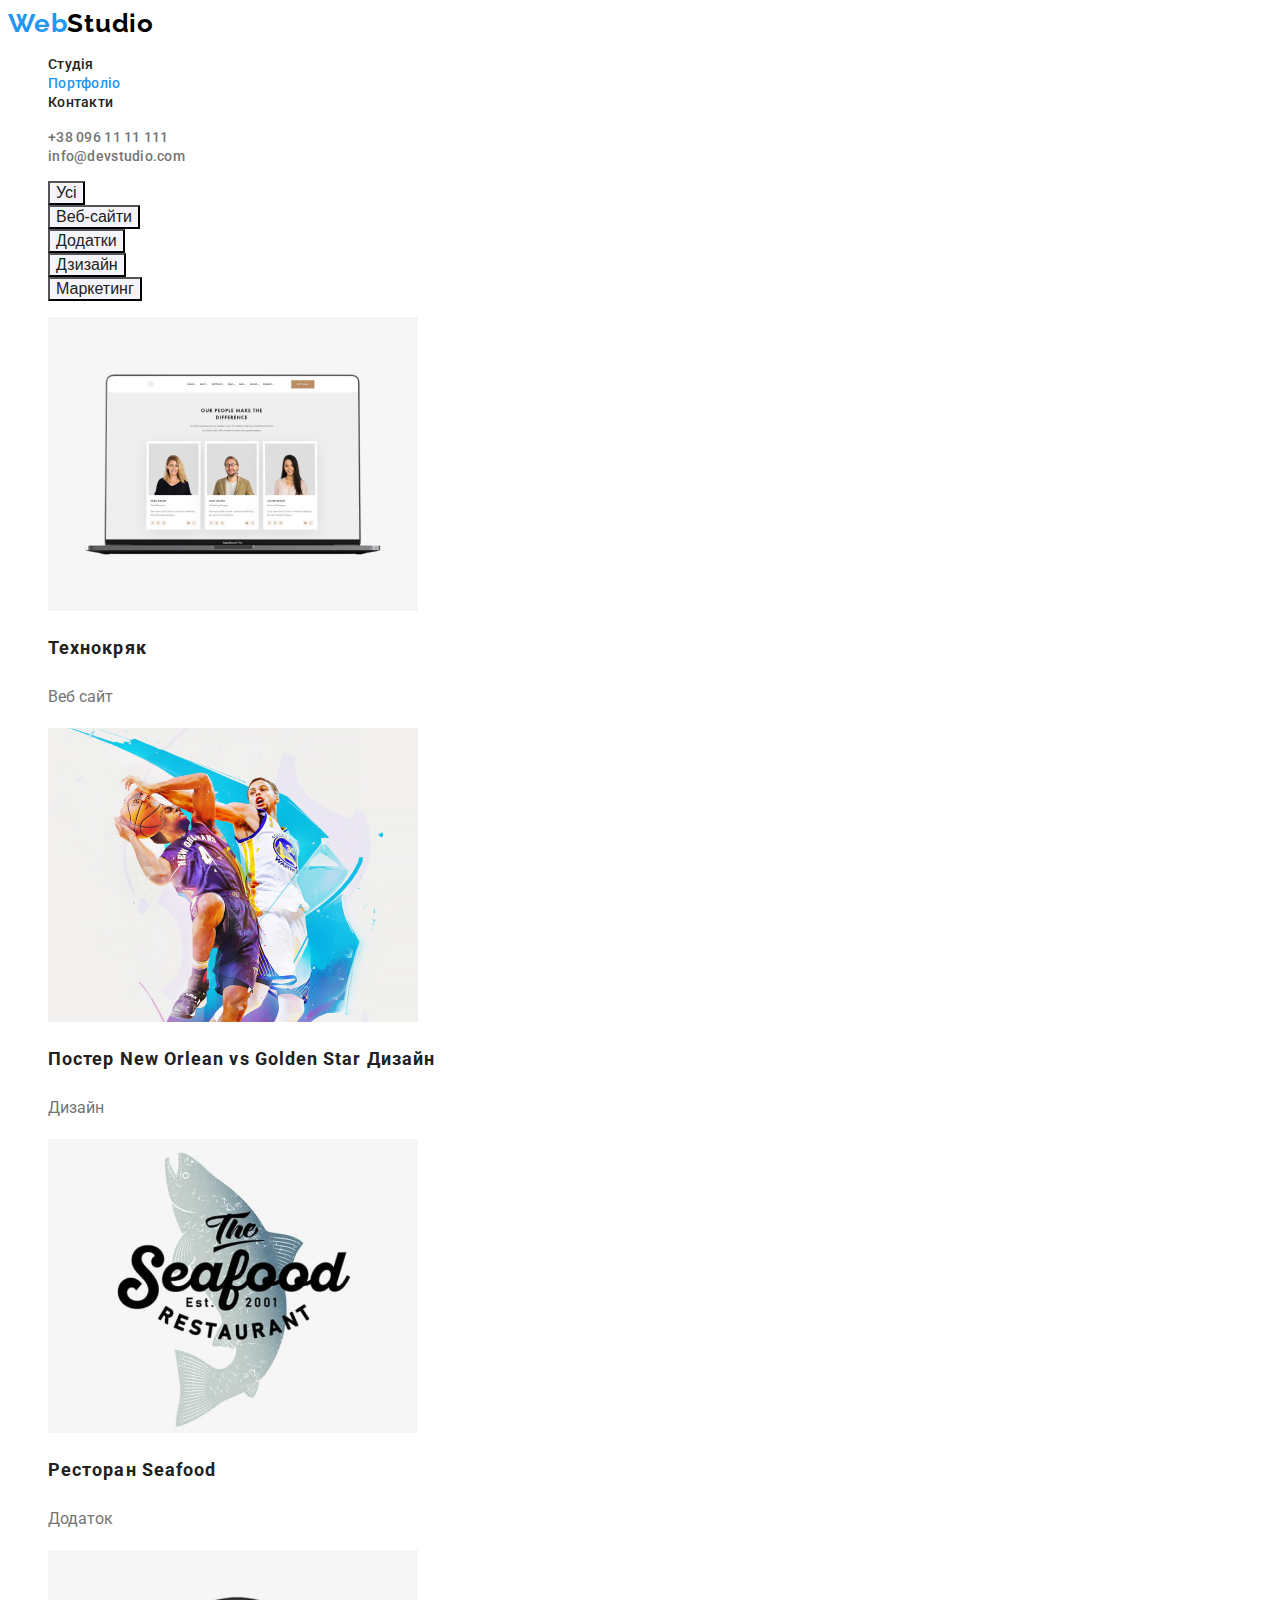
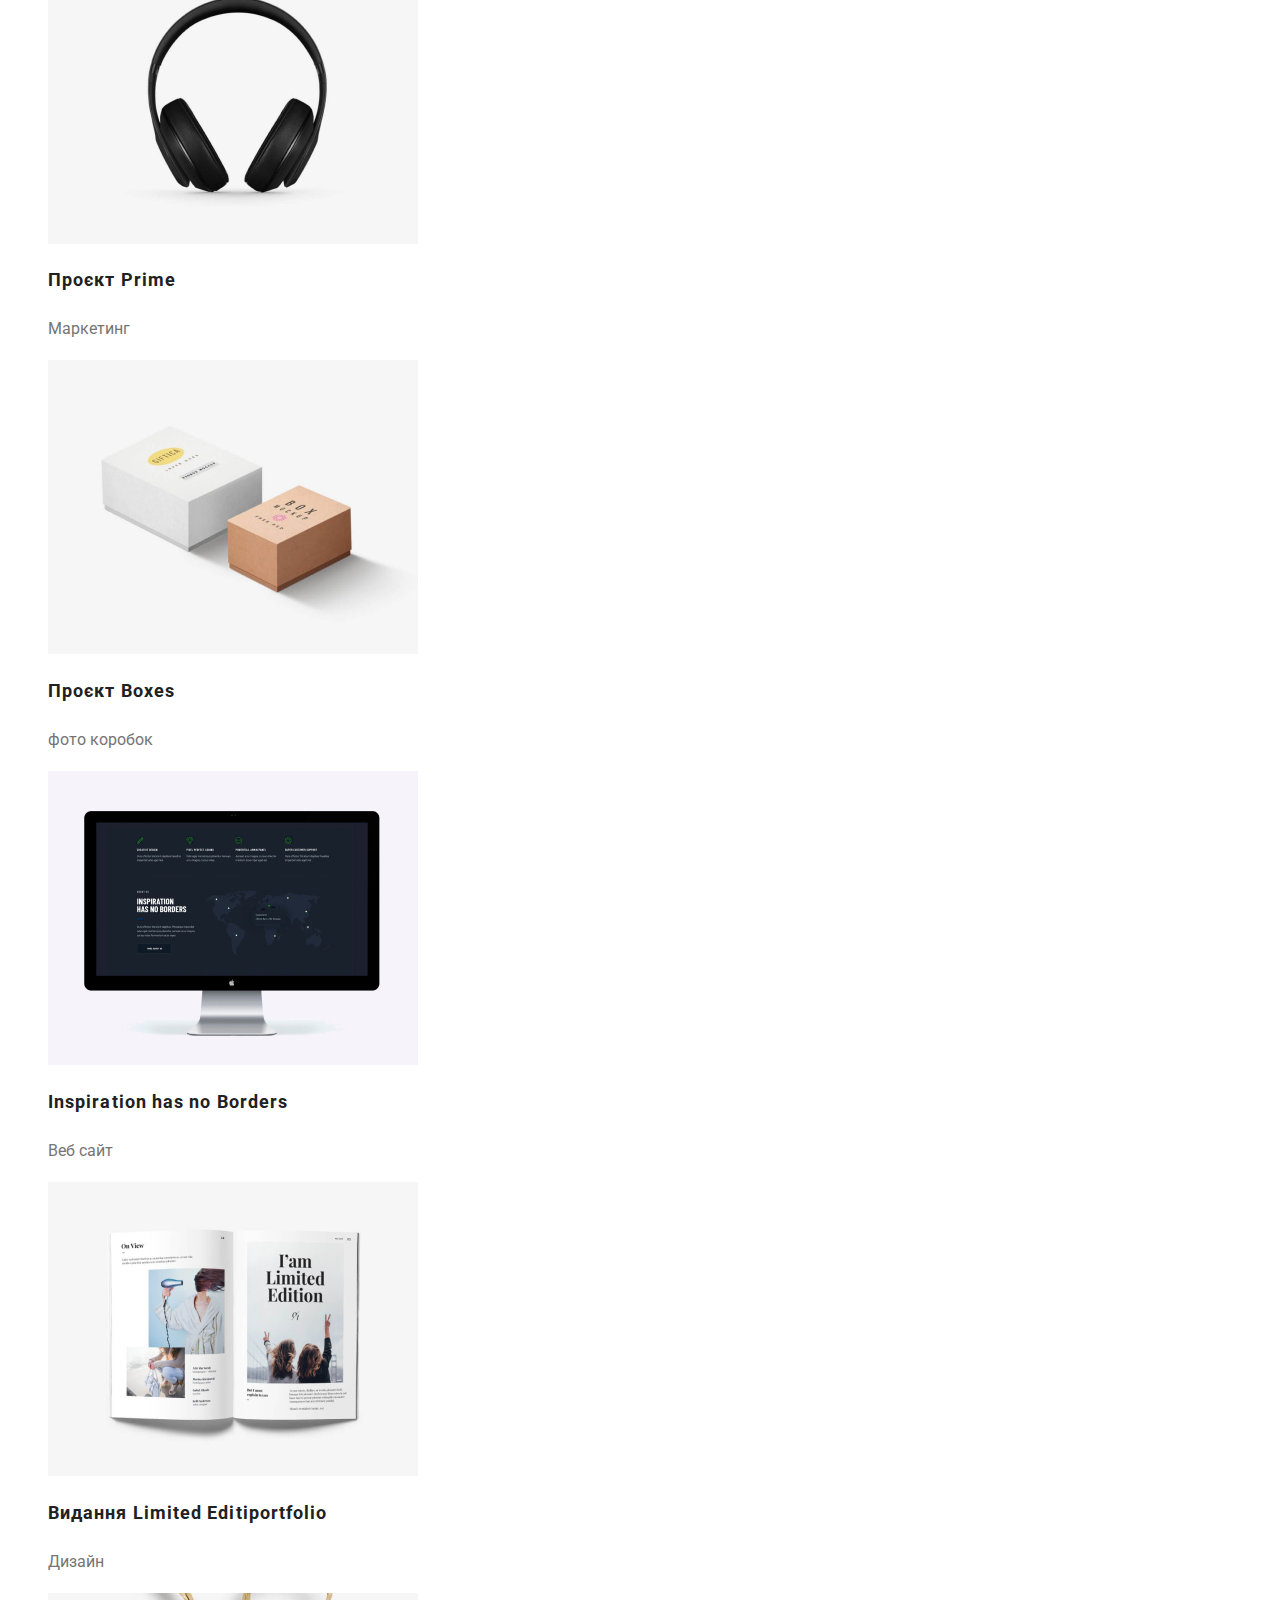
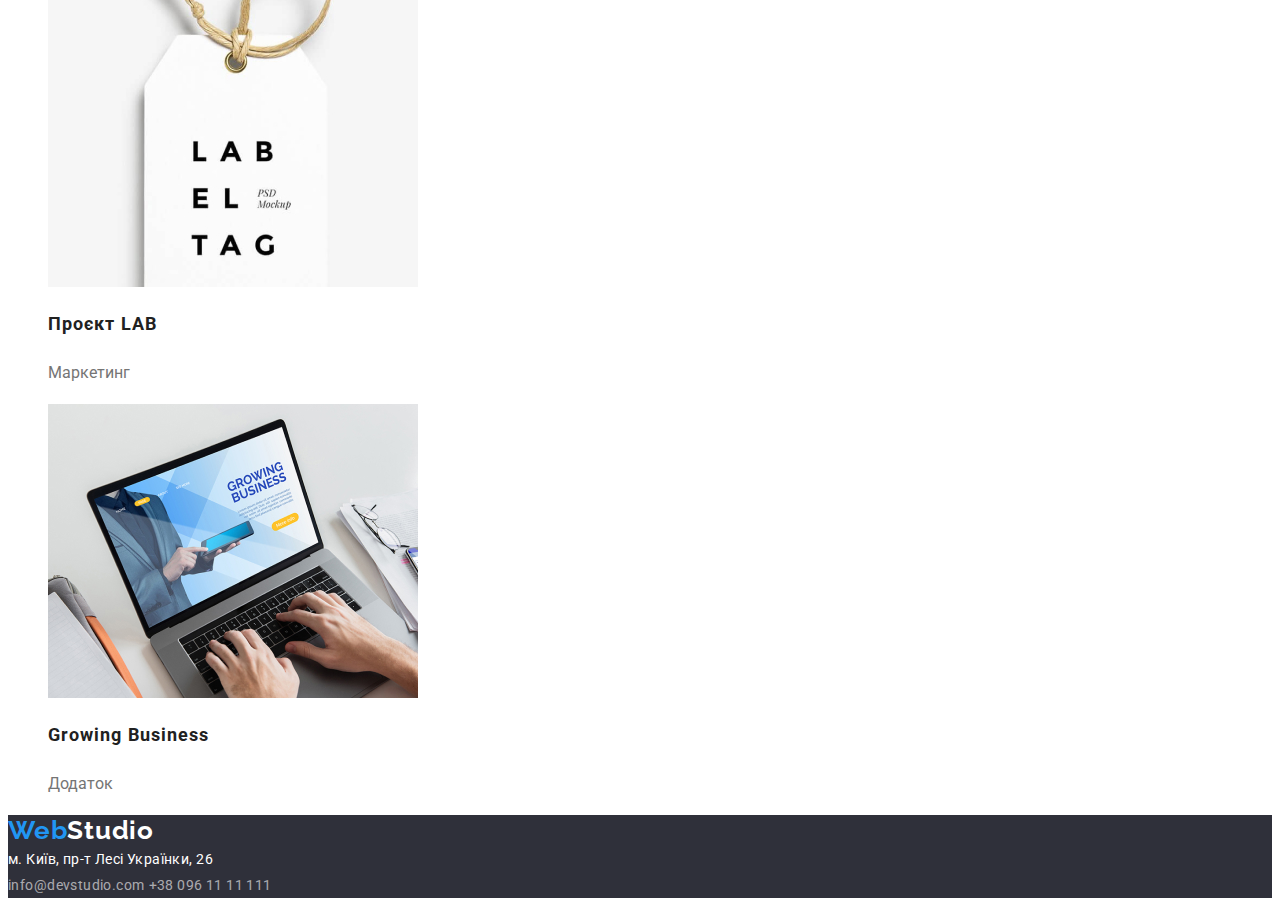
==== portfolio.html @ cb718675 "copy" ====
<!DOCTYPE html>
<html lang="uk">
  <head>
    <meta charset="UTF-8" />
    <meta name="viewport" content="width=, initial-scale=1.0" />
    <title>Портфоліо</title>
    <link rel="stylesheet" href="./css/style.css" />
    <link rel="preconnect" href="https://fonts.googleapis.com" />
    <link rel="preconnect" href="https://fonts.gstatic.com" crossorigin />
    <link
      href="https://fonts.googleapis.com/css2?family=Raleway:wght@700&family=Roboto:wght@400;500;700;900&display=swap"
      rel="stylesheet"
    />
  </head>

  <body>
    <header class="header">
      <nav class="header-nav">
        <a class="logo link" href="./index.html"
          >Web<span class="logo-color">Studio</span></a
        >

        <ul class="header-list list">
          <li>
            <a class="header-item link" href="./index.html">Студія</a>
          </li>
          <li>
            <a class="header-item link current" href="./portfolio.html"
              >Портфоліо</a
            >
          </li>

          <li><a class="header-item link" href="">Контакти</a></li>
        </ul>
      </nav>

      <ul class="list">
        <li>
          <a class="header-tel link" href="tel:+380961111111"
            >+38 096 11 11 111</a
          >
        </li>
        <li>
          <a class="header-mail link" href="mailto:info@devstudio.com"
            >info@devstudio.com</a
          >
        </li>
      </ul>
    </header>
    <main>
      <section class="content">
        <ul class="list">
          <li>
            <button class="btn-portfolio">Усі</button>
          </li>
          <li>
            <button class="btn-portfolio">Веб-сайти</button>
          </li>
          <li>
            <button class="btn-portfolio">Додатки</button>
          </li>
          <li>
            <button class="btn-portfolio">Дзизайн</button>
          </li>
          <li>
            <button class="btn-portfolio">Маркетинг</button>
          </li>
        </ul>
        <h1 hidden class="visually-hidden">Gallery</h1>
        <ul class="list">
          <li>
            <a class="link" href="">
              <img
                src="./images/images-portfolio/technocrack.jpg "
                width="370"
                alt="фото резюме"
              />
              <h2 class="portfolio-title-hh">Технокряк</h2>
              <p class="portfolio-text">Веб сайт</p>
            </a>
          </li>
          <li>
            <a class="link" href="">
              <img
                src="./images/images-portfolio/dyzain-new-orlean.jpg"
                width="370"
                alt="фото баскетболістів"
              />
              <h2 class="portfolio-title-hh">
                Постер New Orlean vs Golden Star Дизайн
              </h2>
              <p class="portfolio-text">Дизайн</p>
            </a>
          </li>
          <li>
            <a class="link" href="">
              <img
                src="./images/images-portfolio/app-seafood.jpg"
                width="370"
                alt="реклама додатку"
              />
              <h2 class="portfolio-title-hh">Ресторан Seafood</h2>
              <p class="portfolio-text">Додаток</p>
            </a>
          </li>
          <li>
            <a class="link" href=""
              ><img
                src="./images/images-portfolio/marketitng-headphones.jpg"
                width="370"
                alt="фото навушників"
              />
              <h2 class="portfolio-title-hh">Проєкт Prime</h2>
              <p class="portfolio-text">Маркетинг</p></a
            >
          </li>
          <li>
            <a class="link" href="">
              <img
                src="./images/images-portfolio/boxes.jpg"
                width="370"
                alt="фото резюме"
              />
              <h2 class="portfolio-title-hh">Проєкт Boxes</h2>
              <p class="portfolio-text">фото коробок</p></a
            >
          </li>
          <li>
            <a class="link" href="">
              <img
                src="./images/images-portfolio/site.jpg"
                width="370"
                alt="фото монітора"
              />
              <h2 class="portfolio-title-hh">Inspiration has no Borders</h2>
              <p class="portfolio-text">Веб сайт</p></a
            >
          </li>
          <li>
            <a class="link" href="">
              <img
                src="./images/images-portfolio/dyzainb-book.jpg"
                width="370"
                alt="відкрита книга"
              />
              <h2 class="portfolio-title-hh">Видання Limited Editiportfolio</h2>
              <p class="portfolio-text">Дизайн</p></a
            >
          </li>
          <li>
            <a class="link" href=""
              ><img
                src="./images/images-portfolio/marketing-lab.jpg"
                width="370"
                alt="фото брилка"
              />
              <h2 class="portfolio-title-hh">Проєкт LAB</h2>
              <p class="portfolio-text">Маркетинг</p></a
            >
          </li>
          <li>
            <a class="link" href=""
              ><img
                src="./images/images-portfolio/app-growing-buisness.jpg"
                width="370"
                alt="робота за ноутбуком"
              />
              <h2 class="portfolio-title-hh">Growing Business</h2>
              <p class="portfolio-text">Додаток</p></a
            >
          </li>
        </ul>
      </section>
    </main>

    <footer class="footer">
      <a class="logo link" href="./index.html"
        >Web<span class="logo-color-footer">Studio</span></a
      >

      <address class="adress">
        <p class="adress-text">м. Київ, пр-т Лесі Українки, 26</p>
        <a class="footer-nav link" href="mailto:info@devstudio.com"
          >info@devstudio.com</a
        >
        <a class="footer-nav link" href="tel:+380961111111"
          >+38 096 11 11 111</a
        >
      </address>
    </footer>
  </body>
</html>
---- css/style.css ----
body {
  font-family: "roboto", sans-serif;
}
.list {
  list-style: none;
}
.link {
  text-decoration: none;
}

.visually-hidden {
  position: absolute;
  width: 1px;
  height: 1px;
  margin: -1px;
  border: 0;
  padding: 0;
  white-space: nowrap;
  clip-path: inset(100%);
  clip: rect(0 0 0 0);
  overflow: hidden;
}

:root {
  --text-color-main: #757575;
  --color-white: #ffffff;
  --color-blue: #2196f3;
  --title-color: #212121;
}

/*-------------body----------*/

.logo {
  color: var(--color-blue);
  font-family: "raleway", sans-serif;
  font-weight: 700;
  font-size: 26px;
  letter-spacing: 0.78px;
}

.logo-color {
  font-family: "raleway", sans-serif;
  font-weight: 700;
  font-size: 26px;
  color: #000000;
}

.hero {
  background-color: #2f303a;
  text-align: center;
}

.header-list .header-item.current {
  color: var(--color-blue);
}

.content .btn-portfolio.current {
  background-color: var(--color-blue);
}

.title-h {
  color: var(--color-white);
  text-align: center;
  text-transform: uppercase;
  font-size: 44px;
  font-weight: 900;
  line-height: 1.36; /* 136.364% */
  letter-spacing: 2.64px;
}

.header-item {
  color: var(--title-color);
  font-size: 14px;
  font-weight: 500;
  letter-spacing: 0.28px;
}

.header-item:focus,
.header-item:hover {
  font-size: 14px;
  font-weight: 500;
  color: var(--color-blue);
  letter-spacing: 0.28px;
}

.header-tel,
.header-mail {
  color: var(--text-color-main);
  font-size: 14px;
  font-weight: 500;
  letter-spacing: 0.28px;
}

.header-tel:focus,
.header-tel:hover {
  font-size: 14px;
  font-weight: 500;
  color: var(--color-blue);
  letter-spacing: 0.28px;
}

.header-mail:focus,
.header-mail:hover {
  font-size: 14px;
  font-weight: 500;
  color: var(--color-blue);
}

.btn {
  color: var(--color-white);
  text-align: center;
  font-size: 16px;
  font-weight: 700;
  line-height: 1.87; /* 187.5% */
  letter-spacing: 0.96px;
  background-color: var(--color-blue);
}

.active {
  color: var(--color-blue);
  text-align: center;
  font-size: 16px;
  font-weight: 700;
  line-height: 1.87; /* 187.5% */
  letter-spacing: 0.96px;
}

.section-title-hhh {
  color: var(--title-color);
  font-size: 14px;
  font-weight: 700;
  letter-spacing: 0.42px;
}

.section-text {
  color: var(--text-color-main);
  font-size: 14px;
  line-height: 1.71px; /* 171.429% */
  letter-spacing: 0.42px;
}

.section-title-hh {
  color: var(--title-color);
  text-align: center;
  font-size: 36px;
  font-weight: 700;
  letter-spacing: 1.08px;
}

.our-team {
  background-color: #f5f4fa;
}

.our-team.section-text {
  color: var(--text-color-main);
  text-align: center;
  letter-spacing: 0.48px;
}

.team-title-hhh {
  color: var(--title-color);
  font-size: 16px;
  text-align: center;
  font-weight: 500;
  letter-spacing: 0.48px;
}

.team-text {
  color: var(--text-color-main);
  text-align: center;
  letter-spacing: 0.48px;
}

.team-title-hh {
  color: var(--title-color);
  text-align: center;
  font-size: 36px;
  font-weight: 700;
  letter-spacing: 1.08px;
}

/*------------------footer -------------------*/

.footer {
  background-color: #2f303a;
  color: var(--color-white);
}

.logo-color-footer {
  color: var(--color-white);
}

.footer-nav {
  color: rgba(255, 255, 255, 0.6);
  font-style: normal;
  font-size: 14px;
  line-height: 1.71; /* 171.429% */
  letter-spacing: 0.42px;
}

.footer-nav:hover {
  color: rgba(33, 150, 243, 0.6);
  font-size: 14px;
  line-height: 1.71; /* 171.429% */
  letter-spacing: 0.42px;
}

/*-------------------portfolio --------------------*/

.btn-portfolio {
  font-weight: 500;
  font-size: 16px;
  color: var(--title-color);
  background-color: #f5f4fa;
  cursor: pointer;
}

.btn-portfolio:focus,
.btn-portfolio:hover {
  font-weight: 500;
  font-size: 16px;
  color: var(--color-white);
  background-color: var(--color-blue);
  cursor: pointer;
}

.portfolio-title-hh {
  color: var(--title-color);
  font-size: 18px;
  font-weight: 700;
  letter-spacing: 1.08px;
  line-height: 2;
}

.portfolio-text {
  color: var(--text-color-main);
  line-height: 1.87;
}

.adress {
  font-style: normal;
}

.adress-text {
  color: var(--color-white);

  font-family: "roboto", sans-serif;
  font-size: 14px;
  line-height: 1.71px; /* 171.429% */
  letter-spacing: 0.42px;
}
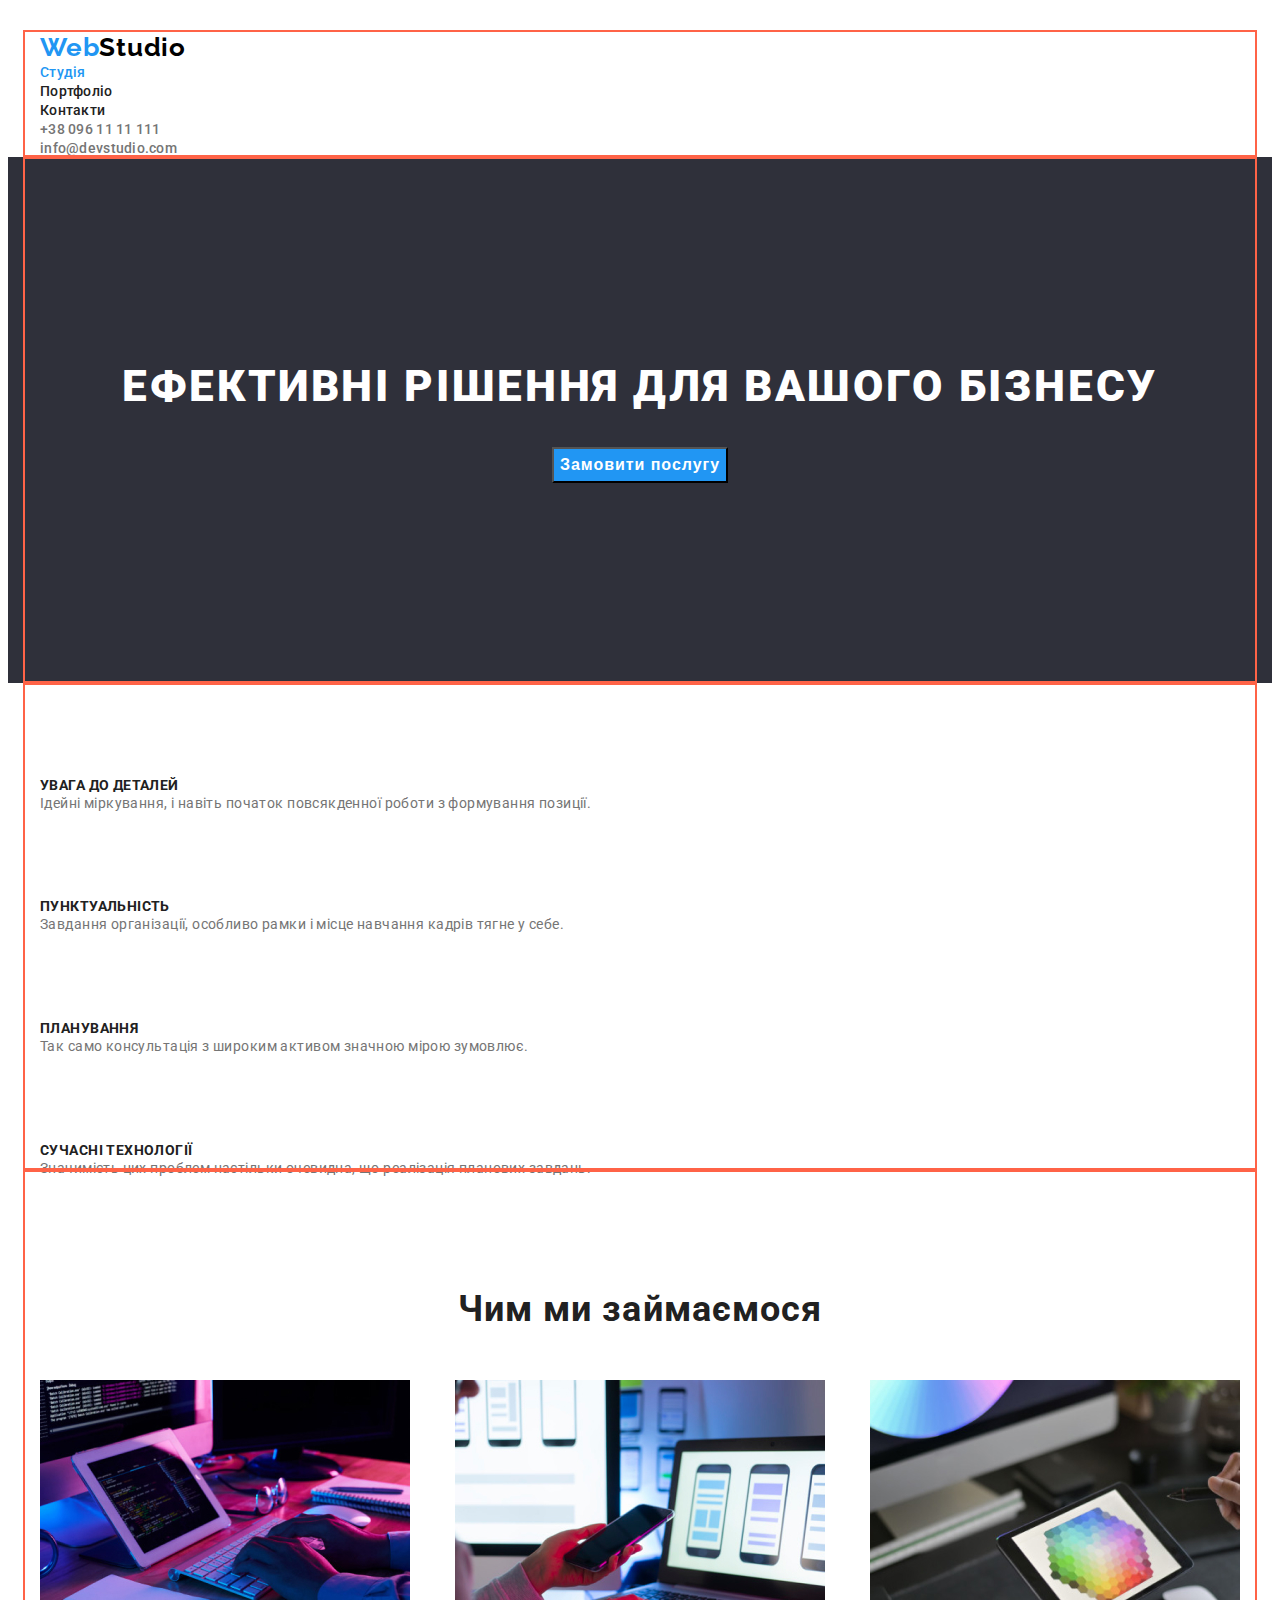
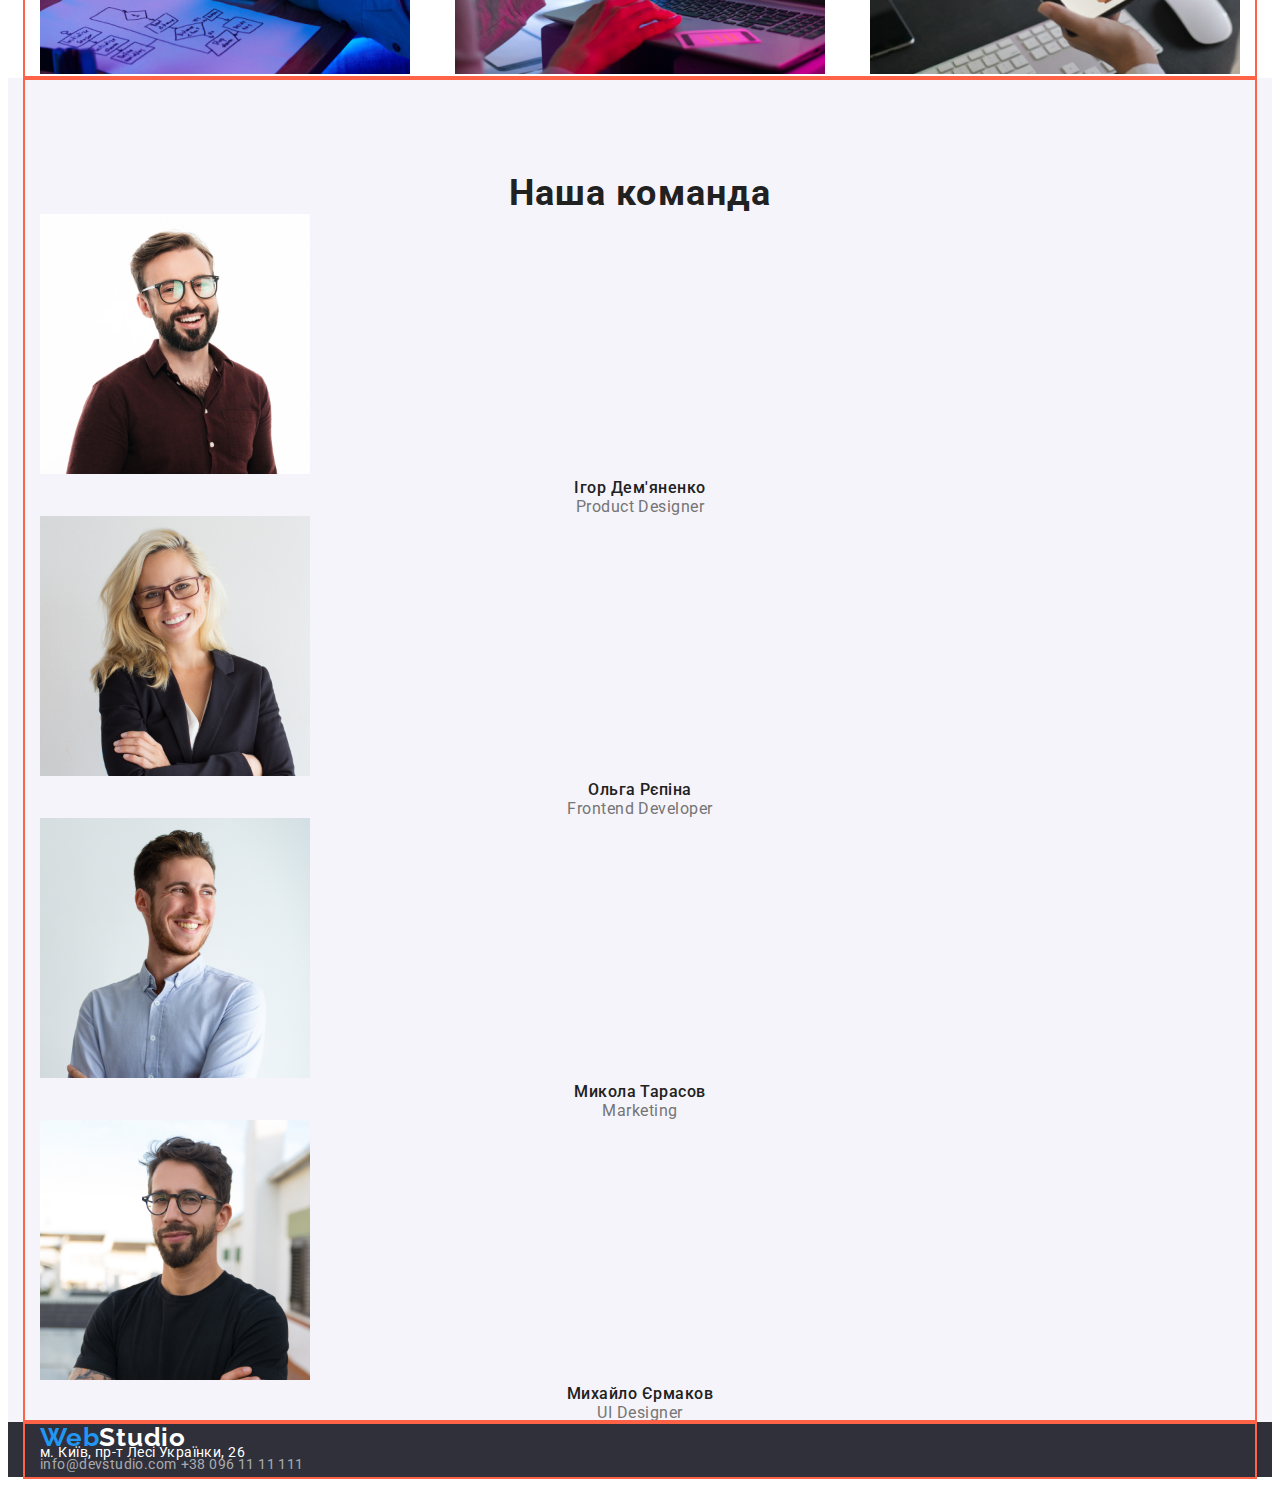
==== commit 97ce1369: "first change" ====
--- a/portfolio.html
+++ b/portfolio.html
@@ -3,7 +3,14 @@
   <head>
     <meta charset="UTF-8" />
     <meta name="viewport" content="width=, initial-scale=1.0" />
-    <title>Портфоліо</title>
+    <title>Веб студія</title>
+    <link
+      rel="stylesheet"
+      href="https://cdnjs.cloudflare.com/ajax/libs/modern-normalize/2.0.0/modern-normalize.min.css"
+      integrity="sha512-4xo8blKMVCiXpTaLzQSLSw3KFOVPWhm/TRtuPVc4WG6kUgjH6J03IBuG7JZPkcWMxJ5huwaBpOpnwYElP/m6wg=="
+      crossorigin="anonymous"
+      referrerpolicy="no-referrer"
+    />
     <link rel="stylesheet" href="./css/style.css" />
     <link rel="preconnect" href="https://fonts.googleapis.com" />
     <link rel="preconnect" href="https://fonts.gstatic.com" crossorigin />
@@ -15,166 +22,137 @@
 
   <body>
     <header class="header">
-      <nav class="header-nav">
-        <a class="logo link" href="./index.html"
-          >Web<span class="logo-color">Studio</span></a
-        >
+      <div class="container">
+        <nav class="header-nav">
+          <a class="logo link" href="./index.html"
+            >Web<span class="logo-color">Studio</span></a
+          >
 
-        <ul class="header-list list">
-          <li>
-            <a class="header-item link" href="./index.html">Студія</a>
-          </li>
-          <li>
-            <a class="header-item link current" href="./portfolio.html"
-              >Портфоліо</a
-            >
-          </li>
+          <ul class="header-list list">
+            <li>
+              <a class="header-item link current" href="./index.html">Студія</a>
+            </li>
+            <li>
+              <a class="header-item link" href="./portfolio.html">Портфоліо</a>
+            </li>
 
-          <li><a class="header-item link" href="">Контакти</a></li>
-        </ul>
-      </nav>
+            <li><a class="header-item link" href="">Контакти</a></li>
+          </ul>
+        </nav>
 
-      <ul class="list">
-        <li>
-          <a class="header-tel link" href="tel:+380961111111"
-            >+38 096 11 11 111</a
-          >
-        </li>
-        <li>
-          <a class="header-mail link" href="mailto:info@devstudio.com"
-            >info@devstudio.com</a
-          >
-        </li>
-      </ul>
-    </header>
-    <main>
-      <section class="content">
         <ul class="list">
           <li>
-            <button class="btn-portfolio">Усі</button>
-          </li>
-          <li>
-            <button class="btn-portfolio">Веб-сайти</button>
-          </li>
-          <li>
-            <button class="btn-portfolio">Додатки</button>
-          </li>
-          <li>
-            <button class="btn-portfolio">Дзизайн</button>
-          </li>
-          <li>
-            <button class="btn-portfolio">Маркетинг</button>
-          </li>
-        </ul>
-        <h1 hidden class="visually-hidden">Gallery</h1>
-        <ul class="list">
-          <li>
-            <a class="link" href="">
-              <img
-                src="./images/images-portfolio/technocrack.jpg "
-                width="370"
-                alt="фото резюме"
-              />
-              <h2 class="portfolio-title-hh">Технокряк</h2>
-              <p class="portfolio-text">Веб сайт</p>
-            </a>
-          </li>
-          <li>
-            <a class="link" href="">
-              <img
-                src="./images/images-portfolio/dyzain-new-orlean.jpg"
-                width="370"
-                alt="фото баскетболістів"
-              />
-              <h2 class="portfolio-title-hh">
-                Постер New Orlean vs Golden Star Дизайн
-              </h2>
-              <p class="portfolio-text">Дизайн</p>
-            </a>
-          </li>
-          <li>
-            <a class="link" href="">
-              <img
-                src="./images/images-portfolio/app-seafood.jpg"
-                width="370"
-                alt="реклама додатку"
-              />
-              <h2 class="portfolio-title-hh">Ресторан Seafood</h2>
-              <p class="portfolio-text">Додаток</p>
-            </a>
-          </li>
-          <li>
-            <a class="link" href=""
-              ><img
-                src="./images/images-portfolio/marketitng-headphones.jpg"
-                width="370"
-                alt="фото навушників"
-              />
-              <h2 class="portfolio-title-hh">Проєкт Prime</h2>
-              <p class="portfolio-text">Маркетинг</p></a
+            <a class="header-tel link" href="tel:+380961111111"
+              >+38 096 11 11 111</a
             >
           </li>
           <li>
-            <a class="link" href="">
-              <img
-                src="./images/images-portfolio/boxes.jpg"
-                width="370"
-                alt="фото резюме"
-              />
-              <h2 class="portfolio-title-hh">Проєкт Boxes</h2>
-              <p class="portfolio-text">фото коробок</p></a
-            >
-          </li>
-          <li>
-            <a class="link" href="">
-              <img
-                src="./images/images-portfolio/site.jpg"
-                width="370"
-                alt="фото монітора"
-              />
-              <h2 class="portfolio-title-hh">Inspiration has no Borders</h2>
-              <p class="portfolio-text">Веб сайт</p></a
-            >
-          </li>
-          <li>
-            <a class="link" href="">
-              <img
-                src="./images/images-portfolio/dyzainb-book.jpg"
-                width="370"
-                alt="відкрита книга"
-              />
-              <h2 class="portfolio-title-hh">Видання Limited Editiportfolio</h2>
-              <p class="portfolio-text">Дизайн</p></a
-            >
-          </li>
-          <li>
-            <a class="link" href=""
-              ><img
-                src="./images/images-portfolio/marketing-lab.jpg"
-                width="370"
-                alt="фото брилка"
-              />
-              <h2 class="portfolio-title-hh">Проєкт LAB</h2>
-              <p class="portfolio-text">Маркетинг</p></a
-            >
-          </li>
-          <li>
-            <a class="link" href=""
-              ><img
-                src="./images/images-portfolio/app-growing-buisness.jpg"
-                width="370"
-                alt="робота за ноутбуком"
-              />
-              <h2 class="portfolio-title-hh">Growing Business</h2>
-              <p class="portfolio-text">Додаток</p></a
+            <a class="header-mail link" href="mailto:info@devstudio.com"
+              >info@devstudio.com</a
             >
           </li>
         </ul>
+      </div>
+    </header>
+
+    <main>
+      <section class="hero">
+       <div class="container">
+         <h1 class="title-h">Ефективні рішення для вашого бізнесу</h1>
+        <button class="btn">Замовити послугу</button>
+      </section>
+
+      <section class="text">
+        <div class="container">
+         <ul class="list">
+          <li>
+            <h3 class="section-title-hhh">УВАГА ДО ДЕТАЛЕЙ</h3>
+            <p class="section-text">
+              Ідейні міркування, і навіть початок повсякденної роботи з
+              формування позиції.
+            </p>
+          </li>
+
+          <li>
+            <h3 class="section-title-hhh">ПУНКТУАЛЬНІСТЬ</h3>
+            <p class="section-text">
+              Завдання організації, особливо рамки і місце навчання кадрів тягне
+              у себе.
+            </p>
+          </li>
+
+          <li>
+            <h3 class="section-title-hhh">ПЛАНУВАННЯ</h3>
+            <p class="section-text">
+              Так само консультація з широким активом значною мірою зумовлює.
+            </p>
+          </li>
+
+          <li>
+            <h3 class="section-title-hhh">СУЧАСНІ ТЕХНОЛОГІЇ</h3>
+            <p class="section-text">
+              Значимість цих проблем настільки очевидна, що реалізація планових
+              завдань.
+            </p>
+          </li>
+         </ul>
+         </div>
+      </section>
+
+      <section>
+       <div class="container">
+         <h2 class="section-title-hh">Чим ми займаємося</h2>
+        <ul class="list">
+         <div class="works">
+           <li>
+            <img src="./images/imgbox1.jpg" alt="приклад роботи1" width="370" />
+          </li>
+          <li>
+            <img src="./images/imgbox2.jpg" alt="приклад роботи2" width="370" />
+          </li>
+          <li>
+            <img src="./images/imgbox3.jpg" alt="приклад роботи3" width="370" />
+          </li>
+         </div>
+        </ul>
+       </div>
+      </section>
+
+      <section class="our-team">
+       <div class="container">
+         <h2 class="team-title-hh">Наша команда</h2>
+        <ul class="list">
+          <li>
+            <img src="./images/img.jpg" alt="фото" width="270" />
+            <h3 class="team-title-hhh">Ігор Дем'яненко</h3>
+            <p class="team-text">Product Designer</p>
+          </li>
+
+          <li>
+            <img src="./images/img1.jpg" alt="фото" width="270" />
+            <h3 class="team-title-hhh">Ольга Рєпіна</h3>
+            <p class="team-text">Frontend Developer</p>
+          </li>
+
+          <li>
+            <img src="./images/img2.jpg" alt="фото" width="270" />
+            <h3 class="team-title-hhh">Микола Тарасов</h3>
+            <p class="team-text">Marketing</p>
+          </li>
+
+          <li>
+            <img src="./images/img3.jpg" alt="фото" width="270" />
+            <h3 class="team-title-hhh">Михайло Єрмаков</h3>
+            <p class="team-text">UI Designer</p>
+          </li>
+        </ul>
+       </div>
       </section>
     </main>
 
     <footer class="footer">
-      <a class="logo link" href="./index.html"
+      <div class="container">
+        <a class="logo link" href="./index.html"
         >Web<span class="logo-color-footer">Studio</span></a
       >
 
@@ -187,6 +165,7 @@
           >+38 096 11 11 111</a
         >
       </address>
+      </div>
     </footer>
   </body>
 </html>
--- a/css/style.css
+++ b/css/style.css
@@ -1,6 +1,31 @@
 body {
   font-family: "roboto", sans-serif;
 }
+
+p,
+h1,
+h2,
+h3,
+h4,
+h5,
+h6 {
+  margin: 0px;
+}
+
+ul,
+ol {
+  margin: 0px;
+  padding: 0px;
+}
+
+.container {
+  width: 1200px;
+  padding-left: 15px;
+  padding-right: 15px;
+  margin: 0 auto;
+  outline: 2px solid tomato;
+}
+
 .list {
   list-style: none;
 }
@@ -29,6 +54,9 @@
 }
 
 /*-------------body----------*/
+.header {
+  padding-top: 24px;
+}
 
 .logo {
   color: var(--color-blue);
@@ -66,6 +94,7 @@
   font-weight: 900;
   line-height: 1.36; /* 136.364% */
   letter-spacing: 2.64px;
+  padding-top: 200px;
 }
 
 .header-item {
@@ -114,6 +143,8 @@
   line-height: 1.87; /* 187.5% */
   letter-spacing: 0.96px;
   background-color: var(--color-blue);
+  margin-top: 30px;
+  margin-bottom: 200px;
 }
 
 .active {
@@ -130,6 +161,7 @@
   font-size: 14px;
   font-weight: 700;
   letter-spacing: 0.42px;
+  padding-top: 94px;
 }
 
 .section-text {
@@ -137,6 +169,7 @@
   font-size: 14px;
   line-height: 1.71px; /* 171.429% */
   letter-spacing: 0.42px;
+  margin-top: 10px;
 }
 
 .section-title-hh {
@@ -145,6 +178,13 @@
   font-size: 36px;
   font-weight: 700;
   letter-spacing: 1.08px;
+  padding-top: 118px;
+}
+
+.works {
+  display: flex;
+  justify-content: space-between;
+  padding-top: 50px;
 }
 
 .our-team {
@@ -177,6 +217,7 @@
   font-size: 36px;
   font-weight: 700;
   letter-spacing: 1.08px;
+  padding-top: 94px;
 }
 
 /*------------------footer -------------------*/
@@ -207,6 +248,12 @@
 
 /*-------------------portfolio --------------------*/
 
+.btn-flex {
+  display: flex;
+  justify-content: center;
+  margin-top: 94px;
+}
+
 .btn-portfolio {
   font-weight: 500;
   font-size: 16px;
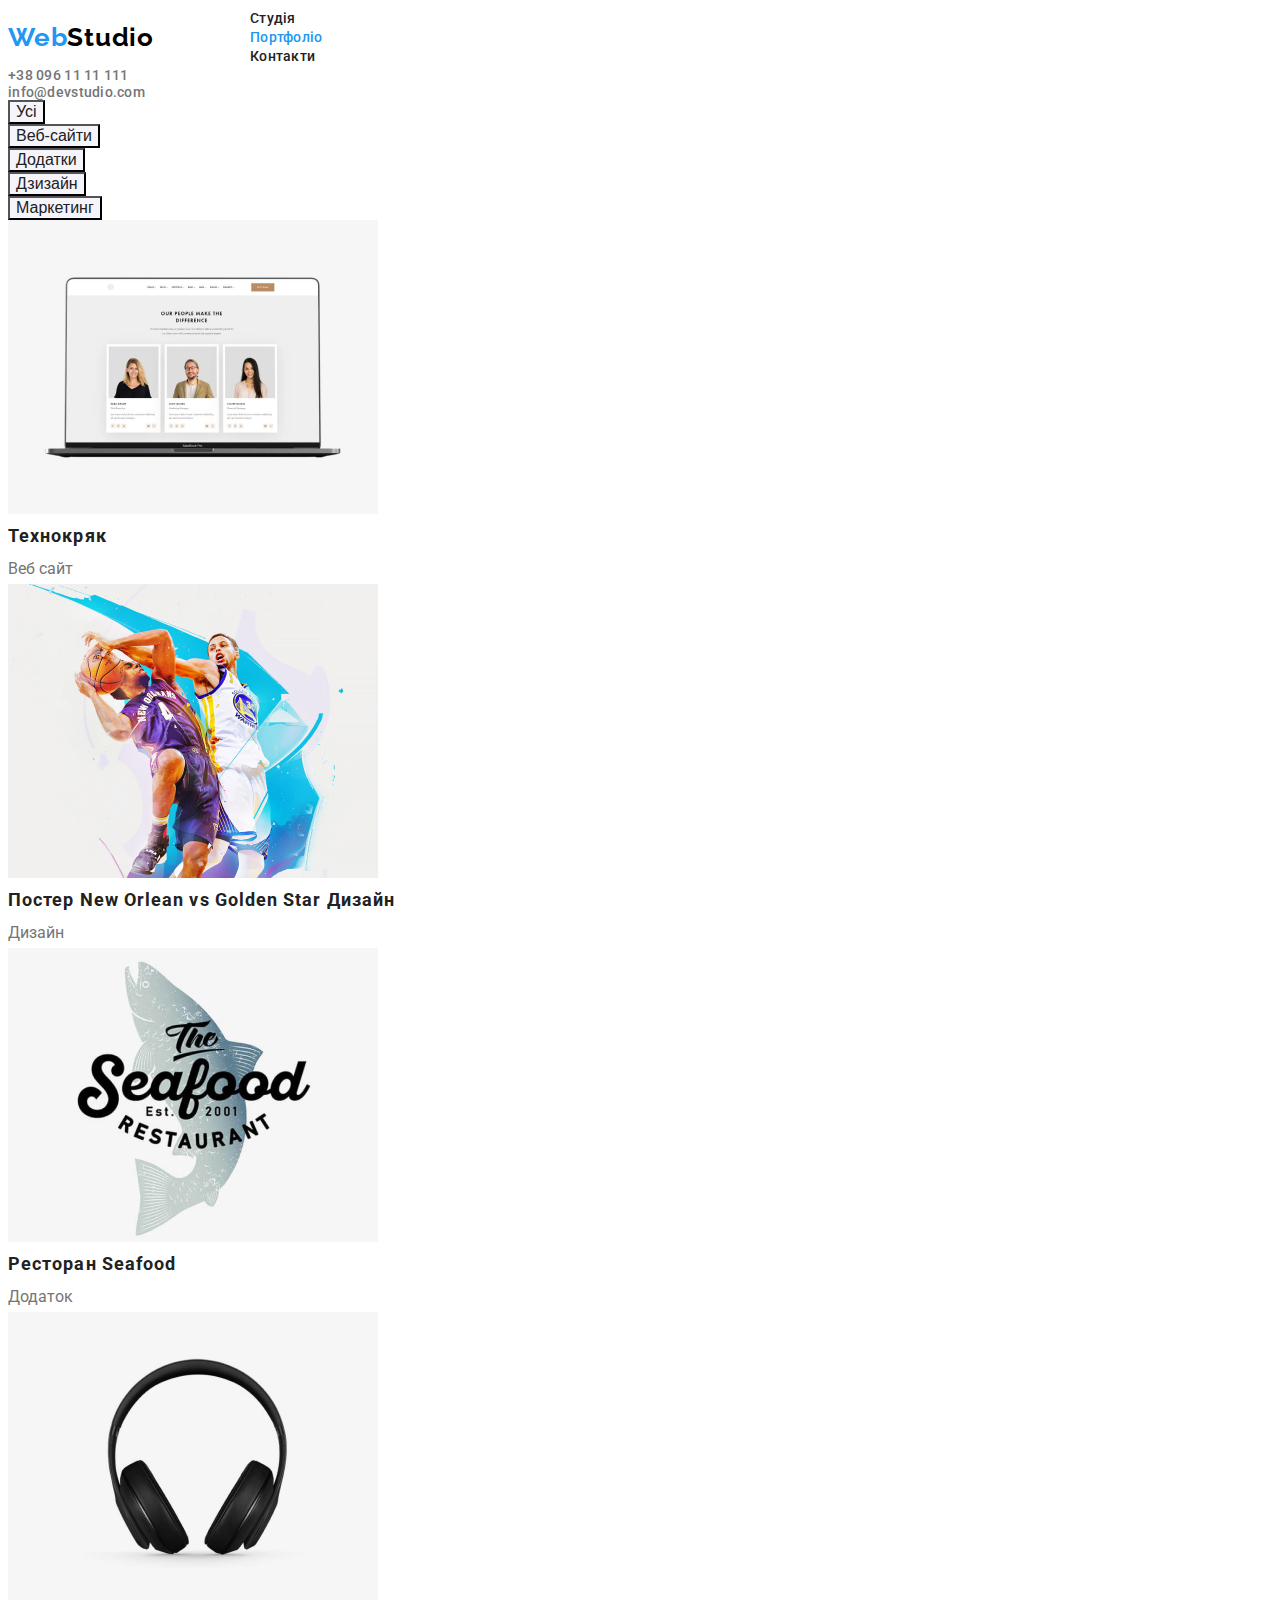
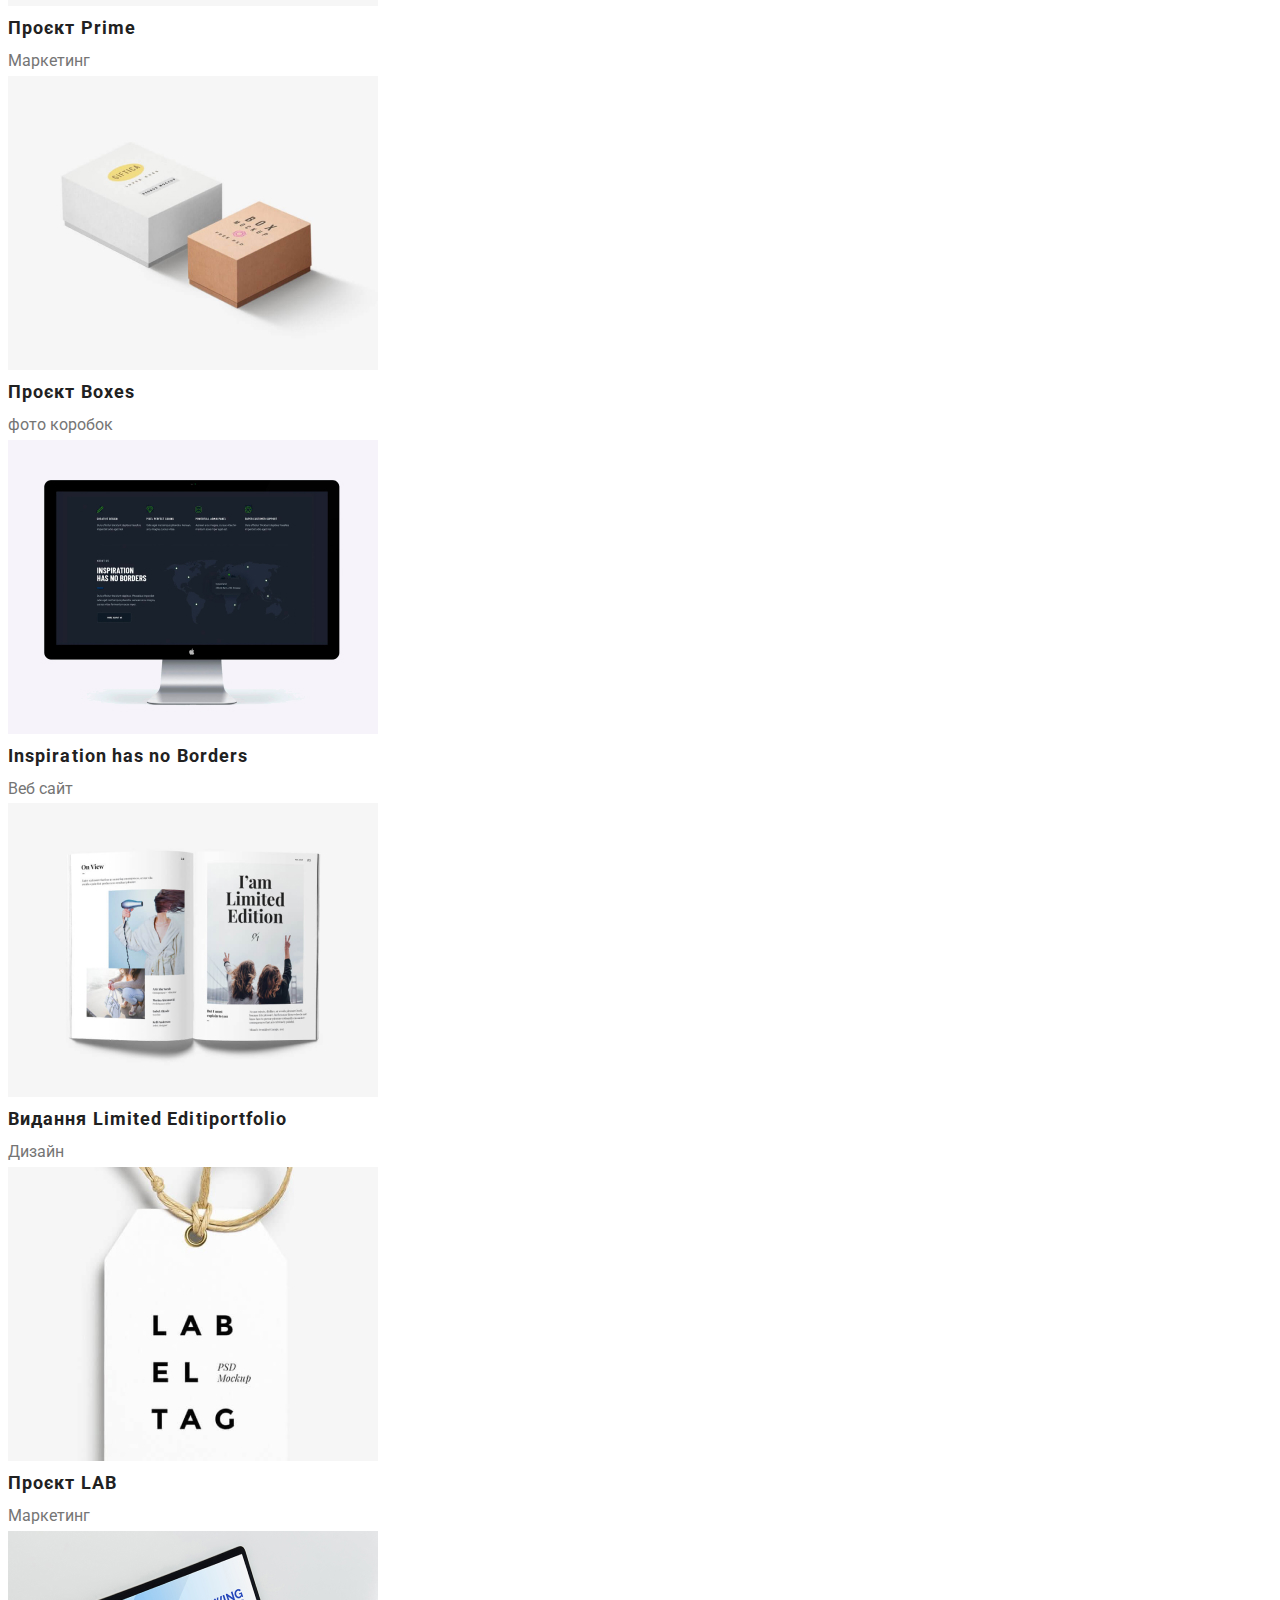
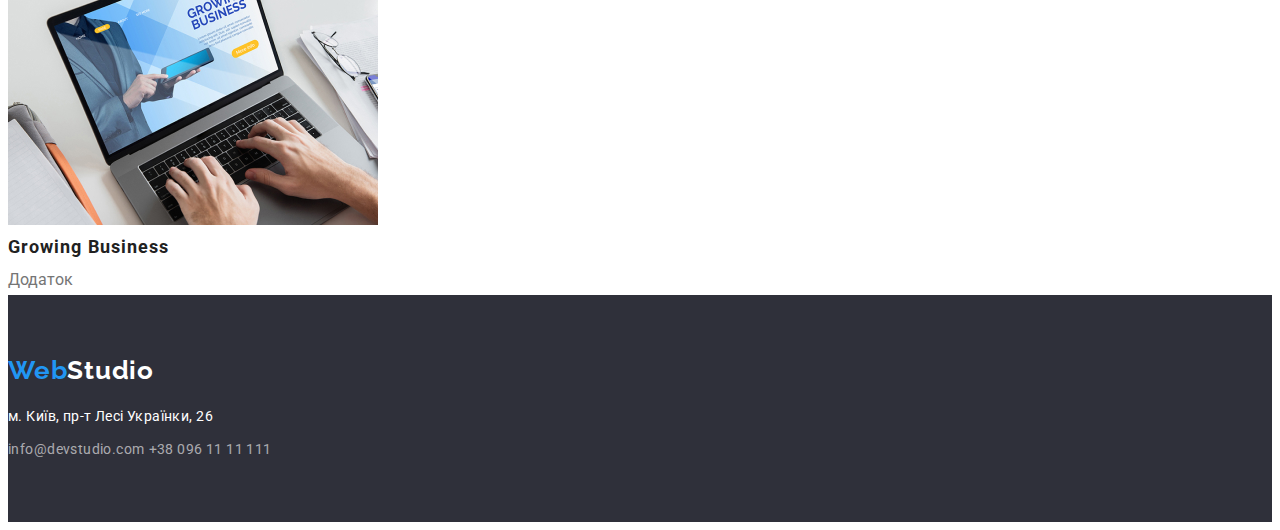
==== commit c6e5b8ff: "hw" ====
--- a/portfolio.html
+++ b/portfolio.html
@@ -1,171 +1,142 @@
 <!DOCTYPE html>
 <html lang="uk">
-  <head>
-    <meta charset="UTF-8" />
-    <meta name="viewport" content="width=, initial-scale=1.0" />
-    <title>Веб студія</title>
-    <link
-      rel="stylesheet"
-      href="https://cdnjs.cloudflare.com/ajax/libs/modern-normalize/2.0.0/modern-normalize.min.css"
-      integrity="sha512-4xo8blKMVCiXpTaLzQSLSw3KFOVPWhm/TRtuPVc4WG6kUgjH6J03IBuG7JZPkcWMxJ5huwaBpOpnwYElP/m6wg=="
-      crossorigin="anonymous"
-      referrerpolicy="no-referrer"
-    />
-    <link rel="stylesheet" href="./css/style.css" />
-    <link rel="preconnect" href="https://fonts.googleapis.com" />
-    <link rel="preconnect" href="https://fonts.gstatic.com" crossorigin />
-    <link
-      href="https://fonts.googleapis.com/css2?family=Raleway:wght@700&family=Roboto:wght@400;500;700;900&display=swap"
-      rel="stylesheet"
-    />
-  </head>
 
-  <body>
-    <header class="header">
-      <div class="container">
-        <nav class="header-nav">
-          <a class="logo link" href="./index.html"
-            >Web<span class="logo-color">Studio</span></a
-          >
+<head>
+  <meta charset="UTF-8" />
+  <meta name="viewport" content="width=, initial-scale=1.0" />
+  <title>Портфоліо</title>
+  <link rel="stylesheet" href="./css/style.css" />
+  <link rel="preconnect" href="https://fonts.googleapis.com" />
+  <link rel="preconnect" href="https://fonts.gstatic.com" crossorigin />
+  <link href="https://fonts.googleapis.com/css2?family=Raleway:wght@700&family=Roboto:wght@400;500;700;900&display=swap"
+    rel="stylesheet" />
+</head>
 
-          <ul class="header-list list">
-            <li>
-              <a class="header-item link current" href="./index.html">Студія</a>
-            </li>
-            <li>
-              <a class="header-item link" href="./portfolio.html">Портфоліо</a>
-            </li>
+<body>
+  <header class="header">
+    <nav class="header-nav">
+      <a class="logo link" href="./index.html">Web<span class="logo-color">Studio</span></a>
 
-            <li><a class="header-item link" href="">Контакти</a></li>
-          </ul>
-        </nav>
+      <ul class="header-list list">
+        <li>
+          <a class="header-item link" href="./index.html">Студія</a>
+        </li>
+        <li>
+          <a class="header-item link current" href="./portfolio.html">Портфоліо</a>
+        </li>
 
-        <ul class="list">
-          <li>
-            <a class="header-tel link" href="tel:+380961111111"
-              >+38 096 11 11 111</a
-            >
-          </li>
-          <li>
-            <a class="header-mail link" href="mailto:info@devstudio.com"
-              >info@devstudio.com</a
-            >
-          </li>
-        </ul>
-      </div>
-    </header>
+        <li><a class="header-item link" href="">Контакти</a></li>
+      </ul>
+    </nav>
 
-    <main>
-      <section class="hero">
-       <div class="container">
-         <h1 class="title-h">Ефективні рішення для вашого бізнесу</h1>
-        <button class="btn">Замовити послугу</button>
-      </section>
+    <ul class="list">
+      <li>
+        <a class="header-tel link" href="tel:+380961111111">+38 096 11 11 111</a>
+      </li>
+      <li>
+        <a class="header-mail link" href="mailto:info@devstudio.com">info@devstudio.com</a>
+      </li>
+    </ul>
+  </header>
+  <main>
+    <section class="content">
+      <ul class="list">
+        <li>
+          <button class="btn-portfolio">Усі</button>
+        </li>
+        <li>
+          <button class="btn-portfolio">Веб-сайти</button>
+        </li>
+        <li>
+          <button class="btn-portfolio">Додатки</button>
+        </li>
+        <li>
+          <button class="btn-portfolio">Дзизайн</button>
+        </li>
+        <li>
+          <button class="btn-portfolio">Маркетинг</button>
+        </li>
+      </ul>
+      <h1 hidden class="visually-hidden">Gallery</h1>
+      <ul class="list">
+        <li>
+          <a class="link" href="">
+            <img src="./images/images-portfolio/technocrack.jpg " width="370" alt="фото резюме" />
+            <h2 class="portfolio-title-hh">Технокряк</h2>
+            <p class="portfolio-text">Веб сайт</p>
+          </a>
+        </li>
+        <li>
+          <a class="link" href="">
+            <img src="./images/images-portfolio/dyzain-new-orlean.jpg" width="370" alt="фото баскетболістів" />
+            <h2 class="portfolio-title-hh">
+              Постер New Orlean vs Golden Star Дизайн
+            </h2>
+            <p class="portfolio-text">Дизайн</p>
+          </a>
+        </li>
+        <li>
+          <a class="link" href="">
+            <img src="./images/images-portfolio/app-seafood.jpg" width="370" alt="реклама додатку" />
+            <h2 class="portfolio-title-hh">Ресторан Seafood</h2>
+            <p class="portfolio-text">Додаток</p>
+          </a>
+        </li>
+        <li>
+          <a class="link" href=""><img src="./images/images-portfolio/marketitng-headphones.jpg" width="370"
+              alt="фото навушників" />
+            <h2 class="portfolio-title-hh">Проєкт Prime</h2>
+            <p class="portfolio-text">Маркетинг</p>
+          </a>
+        </li>
+        <li>
+          <a class="link" href="">
+            <img src="./images/images-portfolio/boxes.jpg" width="370" alt="фото резюме" />
+            <h2 class="portfolio-title-hh">Проєкт Boxes</h2>
+            <p class="portfolio-text">фото коробок</p>
+          </a>
+        </li>
+        <li>
+          <a class="link" href="">
+            <img src="./images/images-portfolio/site.jpg" width="370" alt="фото монітора" />
+            <h2 class="portfolio-title-hh">Inspiration has no Borders</h2>
+            <p class="portfolio-text">Веб сайт</p>
+          </a>
+        </li>
+        <li>
+          <a class="link" href="">
+            <img src="./images/images-portfolio/dyzainb-book.jpg" width="370" alt="відкрита книга" />
+            <h2 class="portfolio-title-hh">Видання Limited Editiportfolio</h2>
+            <p class="portfolio-text">Дизайн</p>
+          </a>
+        </li>
+        <li>
+          <a class="link" href=""><img src="./images/images-portfolio/marketing-lab.jpg" width="370"
+              alt="фото брилка" />
+            <h2 class="portfolio-title-hh">Проєкт LAB</h2>
+            <p class="portfolio-text">Маркетинг</p>
+          </a>
+        </li>
+        <li>
+          <a class="link" href=""><img src="./images/images-portfolio/app-growing-buisness.jpg" width="370"
+              alt="робота за ноутбуком" />
+            <h2 class="portfolio-title-hh">Growing Business</h2>
+            <p class="portfolio-text">Додаток</p>
+          </a>
+        </li>
+      </ul>
+    </section>
+  </main>
 
-      <section class="text">
-        <div class="container">
-         <ul class="list">
-          <li>
-            <h3 class="section-title-hhh">УВАГА ДО ДЕТАЛЕЙ</h3>
-            <p class="section-text">
-              Ідейні міркування, і навіть початок повсякденної роботи з
-              формування позиції.
-            </p>
-          </li>
+  <footer class="footer">
+    <a class="logo link" href="./index.html">Web<span class="logo-color-footer">Studio</span></a>
 
-          <li>
-            <h3 class="section-title-hhh">ПУНКТУАЛЬНІСТЬ</h3>
-            <p class="section-text">
-              Завдання організації, особливо рамки і місце навчання кадрів тягне
-              у себе.
-            </p>
-          </li>
+    <address class="adress">
+      <p class="adress-text">м. Київ, пр-т Лесі Українки, 26</p>
+      <a class="footer-nav link" href="mailto:info@devstudio.com">info@devstudio.com</a>
+      <a class="footer-nav link" href="tel:+380961111111">+38 096 11 11 111</a>
+    </address>
+  </footer>
+</body>
 
-          <li>
-            <h3 class="section-title-hhh">ПЛАНУВАННЯ</h3>
-            <p class="section-text">
-              Так само консультація з широким активом значною мірою зумовлює.
-            </p>
-          </li>
-
-          <li>
-            <h3 class="section-title-hhh">СУЧАСНІ ТЕХНОЛОГІЇ</h3>
-            <p class="section-text">
-              Значимість цих проблем настільки очевидна, що реалізація планових
-              завдань.
-            </p>
-          </li>
-         </ul>
-         </div>
-      </section>
-
-      <section>
-       <div class="container">
-         <h2 class="section-title-hh">Чим ми займаємося</h2>
-        <ul class="list">
-         <div class="works">
-           <li>
-            <img src="./images/imgbox1.jpg" alt="приклад роботи1" width="370" />
-          </li>
-          <li>
-            <img src="./images/imgbox2.jpg" alt="приклад роботи2" width="370" />
-          </li>
-          <li>
-            <img src="./images/imgbox3.jpg" alt="приклад роботи3" width="370" />
-          </li>
-         </div>
-        </ul>
-       </div>
-      </section>
-
-      <section class="our-team">
-       <div class="container">
-         <h2 class="team-title-hh">Наша команда</h2>
-        <ul class="list">
-          <li>
-            <img src="./images/img.jpg" alt="фото" width="270" />
-            <h3 class="team-title-hhh">Ігор Дем'яненко</h3>
-            <p class="team-text">Product Designer</p>
-          </li>
-
-          <li>
-            <img src="./images/img1.jpg" alt="фото" width="270" />
-            <h3 class="team-title-hhh">Ольга Рєпіна</h3>
-            <p class="team-text">Frontend Developer</p>
-          </li>
-
-          <li>
-            <img src="./images/img2.jpg" alt="фото" width="270" />
-            <h3 class="team-title-hhh">Микола Тарасов</h3>
-            <p class="team-text">Marketing</p>
-          </li>
-
-          <li>
-            <img src="./images/img3.jpg" alt="фото" width="270" />
-            <h3 class="team-title-hhh">Михайло Єрмаков</h3>
-            <p class="team-text">UI Designer</p>
-          </li>
-        </ul>
-       </div>
-      </section>
-    </main>
-
-    <footer class="footer">
-      <div class="container">
-        <a class="logo link" href="./index.html"
-        >Web<span class="logo-color-footer">Studio</span></a
-      >
-
-      <address class="adress">
-        <p class="adress-text">м. Київ, пр-т Лесі Українки, 26</p>
-        <a class="footer-nav link" href="mailto:info@devstudio.com"
-          >info@devstudio.com</a
-        >
-        <a class="footer-nav link" href="tel:+380961111111"
-          >+38 096 11 11 111</a
-        >
-      </address>
-      </div>
-    </footer>
-  </body>
-</html>
+</html>--- a/css/style.css
+++ b/css/style.css
@@ -54,8 +54,24 @@
 }
 
 /*-------------body----------*/
-.header {
+.header-container {
   padding-top: 24px;
+  padding-bottom: 24px;
+  display: flex;
+  justify-content: space-between;
+  align-items: center;
+}
+
+.header-nav {
+  display: flex;
+  align-items: center;
+  gap: 53px;
+}
+
+.header-mail {
+  display: flex;
+  align-items: center;
+  gap: 50px;
 }
 
 .logo {
@@ -64,6 +80,7 @@
   font-weight: 700;
   font-size: 26px;
   letter-spacing: 0.78px;
+  margin-right: 43px;
 }
 
 .logo-color {
@@ -90,11 +107,17 @@
   color: var(--color-white);
   text-align: center;
   text-transform: uppercase;
+  width: 696px;
   font-size: 44px;
   font-weight: 900;
   line-height: 1.36; /* 136.364% */
   letter-spacing: 2.64px;
   padding-top: 200px;
+  margin: 0 auto;
+}
+
+.header-container {
+  display: flex;
 }
 
 .header-item {
@@ -156,6 +179,12 @@
   letter-spacing: 0.96px;
 }
 
+.container-content {
+  display: flex;
+  justify-content: space-between;
+  flex-wrap: wrap;
+}
+
 .section-title-hhh {
   color: var(--title-color);
   font-size: 14px;
@@ -167,9 +196,10 @@
 .section-text {
   color: var(--text-color-main);
   font-size: 14px;
-  line-height: 1.71px; /* 171.429% */
+  line-height: 1.71; /* 171.429% */
   letter-spacing: 0.42px;
   margin-top: 10px;
+  padding-bottom: 118px;
 }
 
 .section-title-hh {
@@ -178,17 +208,27 @@
   font-size: 36px;
   font-weight: 700;
   letter-spacing: 1.08px;
-  padding-top: 118px;
+  margin-bottom: 50px;
 }
 
 .works {
+  padding-bottom: 100px;
+}
+
+.container-works {
   display: flex;
   justify-content: space-between;
-  padding-top: 50px;
+}
+
+.container-our-team {
+  display: flex;
+  justify-content: space-between;
+  flex-shrink: 0;
 }
 
 .our-team {
   background-color: #f5f4fa;
+  padding-bottom: 94px;
 }
 
 .our-team.section-text {
@@ -203,12 +243,14 @@
   text-align: center;
   font-weight: 500;
   letter-spacing: 0.48px;
+  margin-top: 30px;
 }
 
 .team-text {
   color: var(--text-color-main);
   text-align: center;
   letter-spacing: 0.48px;
+  margin-top: 10px;
 }
 
 .team-title-hh {
@@ -218,6 +260,7 @@
   font-weight: 700;
   letter-spacing: 1.08px;
   padding-top: 94px;
+  margin-bottom: 50px;
 }
 
 /*------------------footer -------------------*/
@@ -225,6 +268,8 @@
 .footer {
   background-color: #2f303a;
   color: var(--color-white);
+  padding-top: 60px;
+  padding-bottom: 60px;
 }
 
 .logo-color-footer {
@@ -290,9 +335,17 @@
 
 .adress-text {
   color: var(--color-white);
-
+  margin-top: 20px;
+  margin-bottom: 9px;
   font-family: "roboto", sans-serif;
   font-size: 14px;
-  line-height: 1.71px; /* 171.429% */
-  letter-spacing: 0.42px;
-}
+  line-height: 1.71; /* 171.429% */
+  letter-spacing: 0.42px;
+}
+
+.adress-mail {
+  margin-top: 9px;
+}
+.adress-tel {
+  margin-top: 9px;
+}
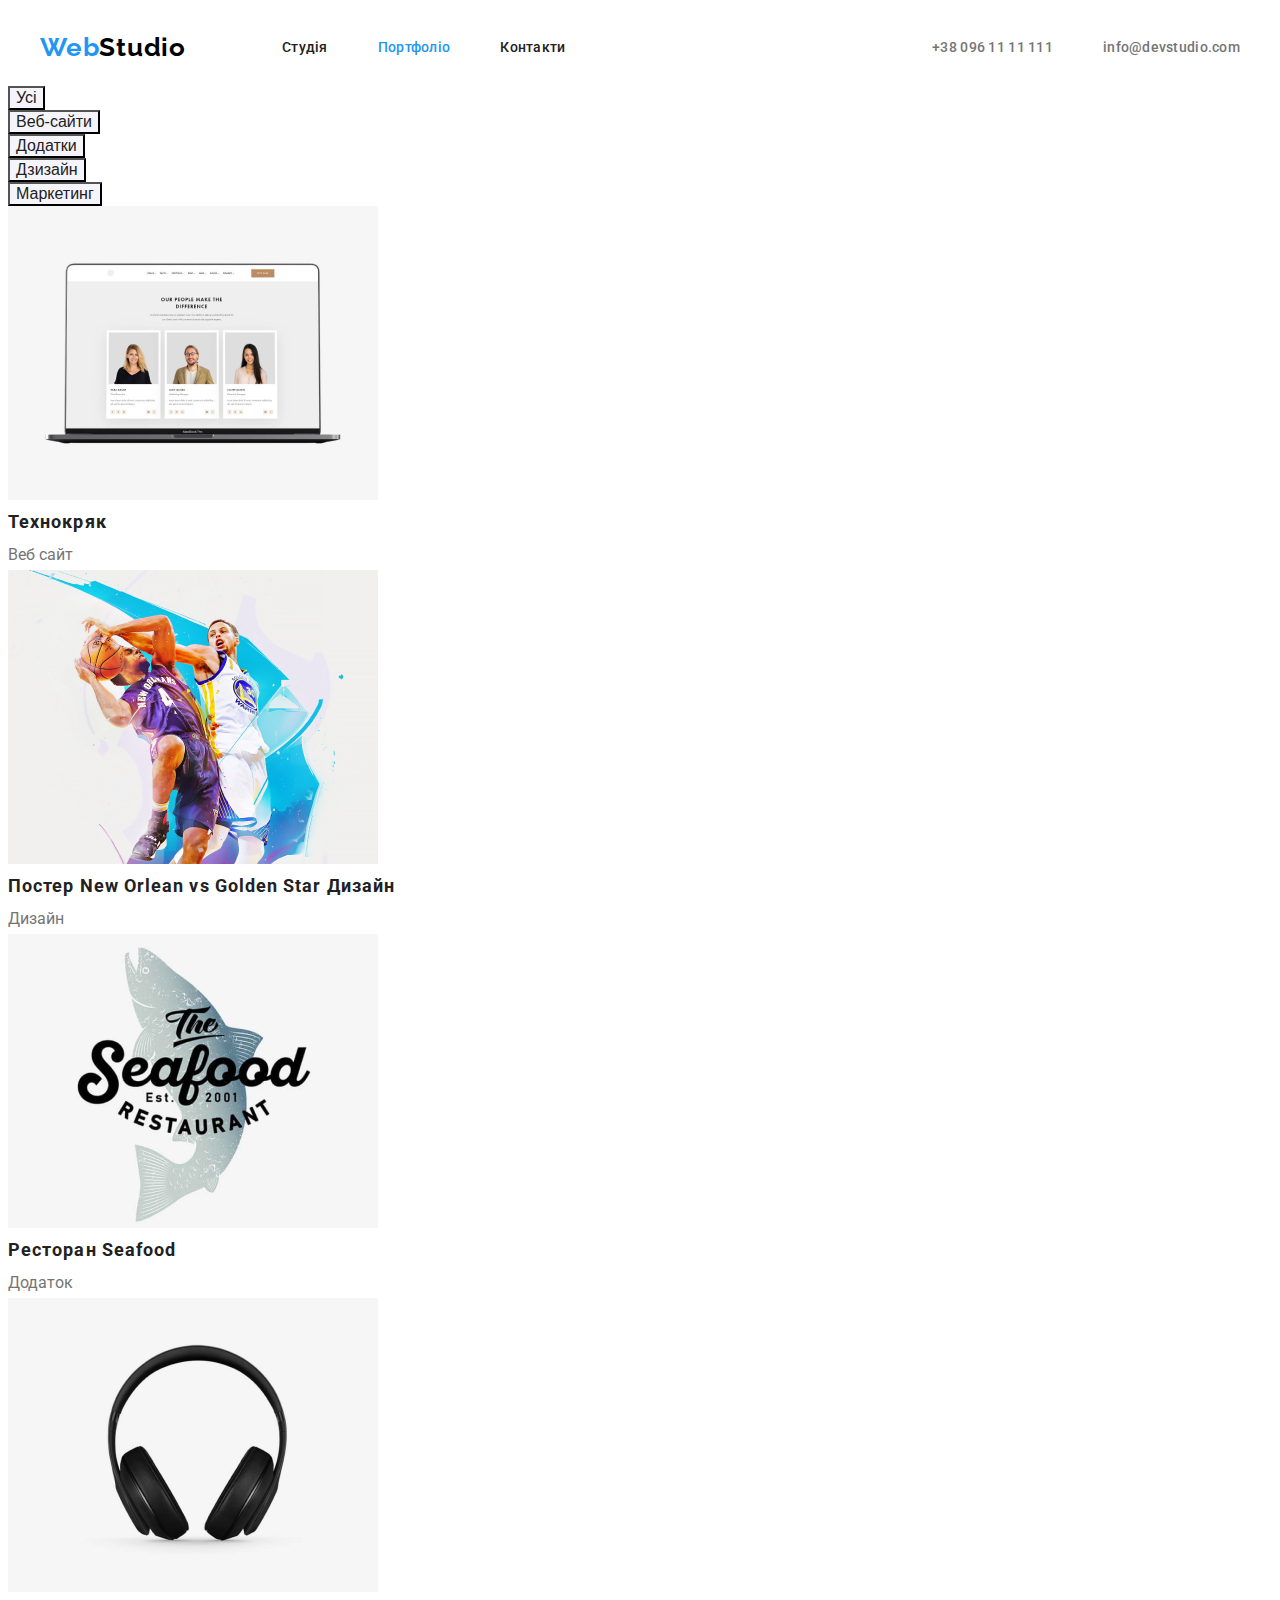
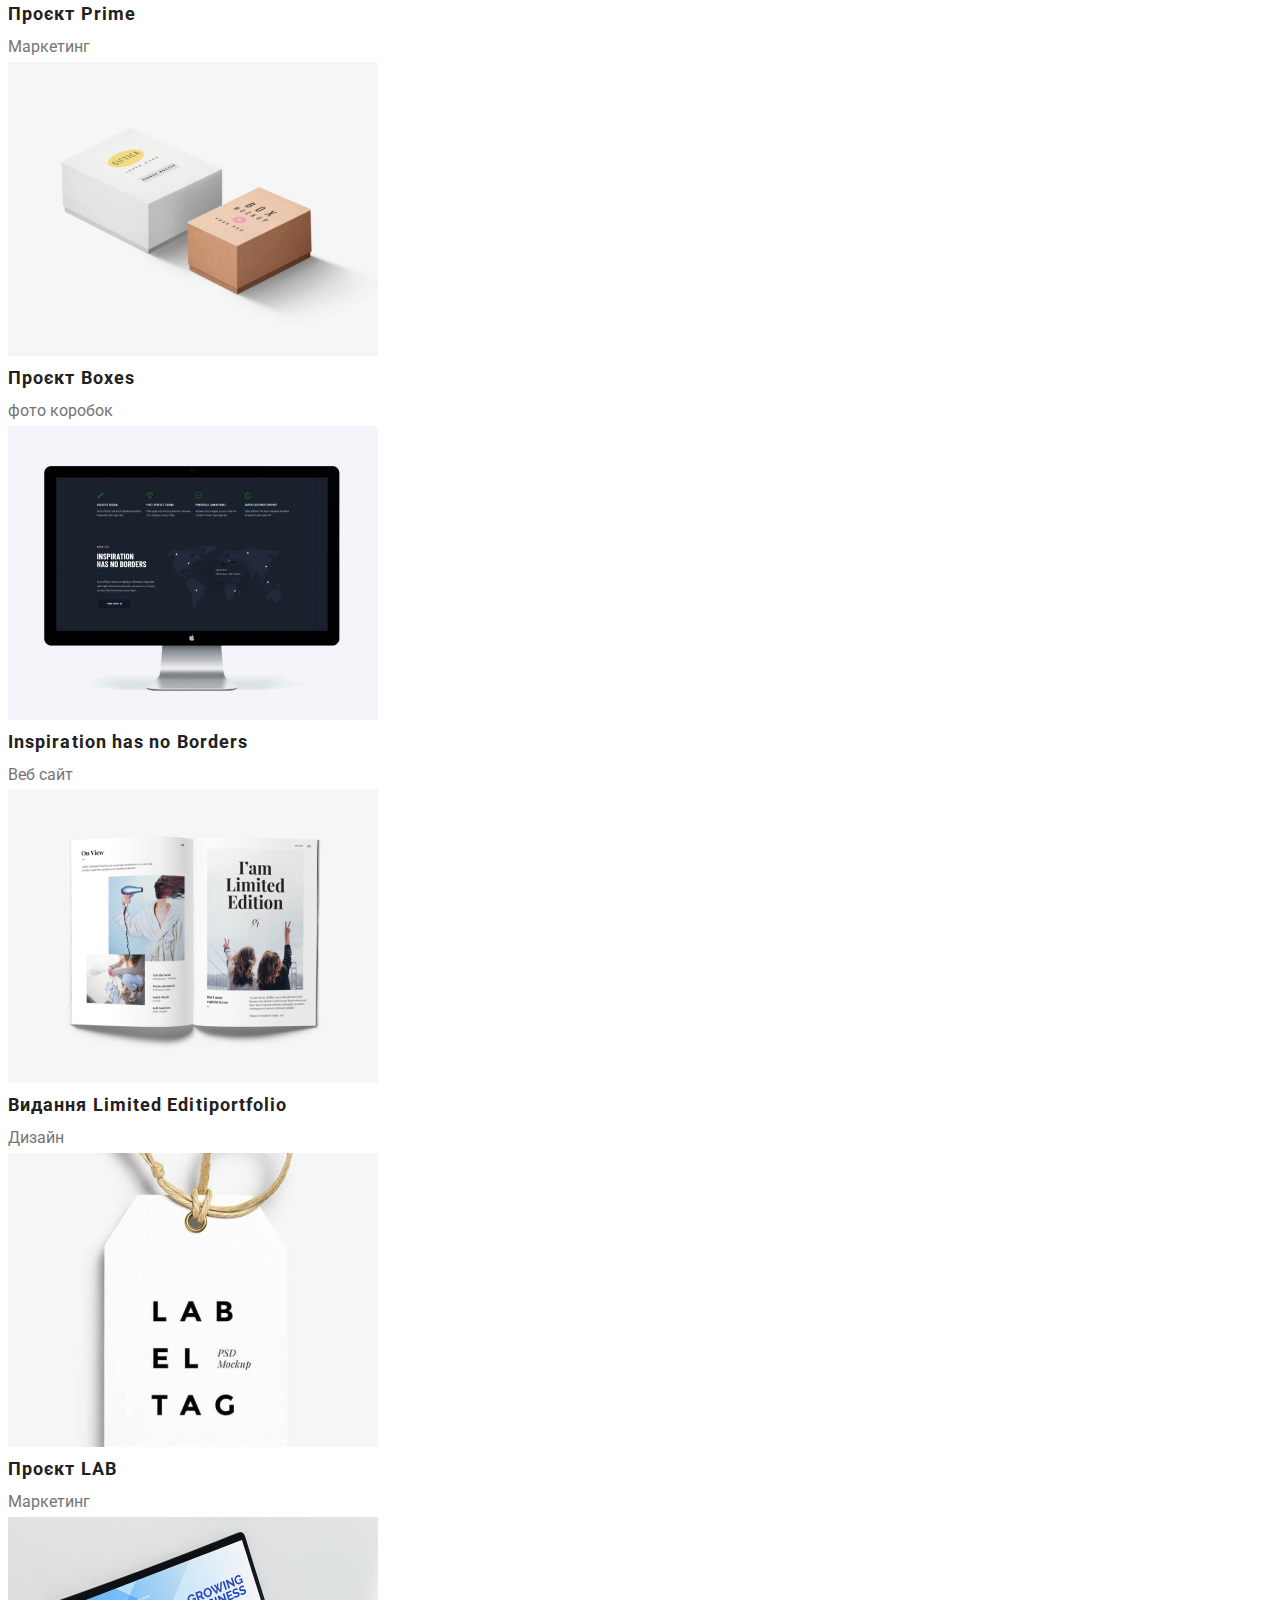
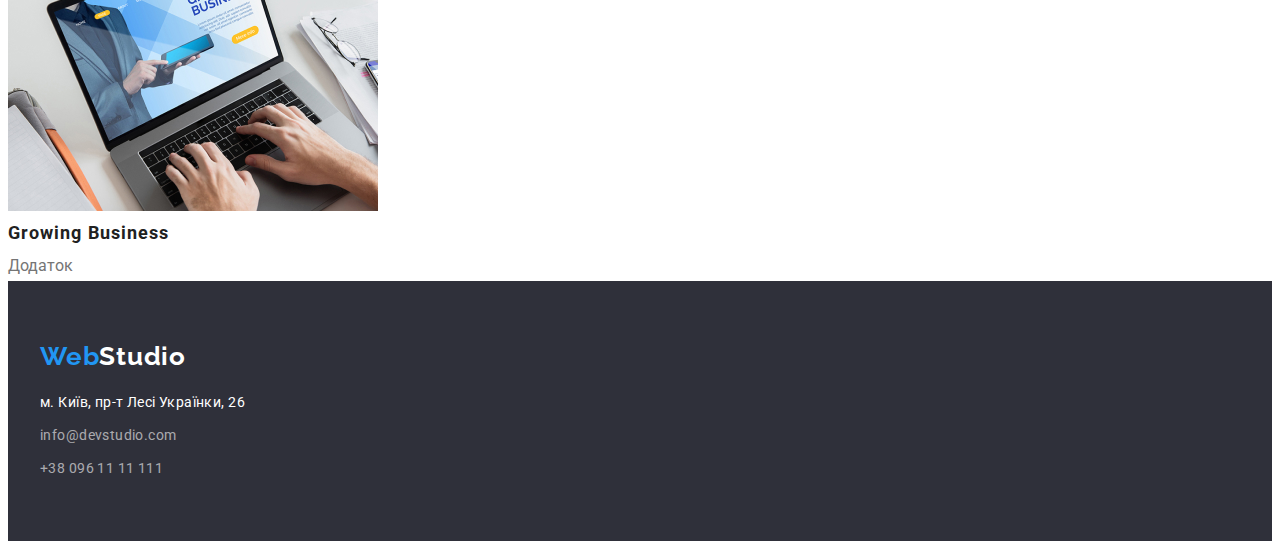
==== commit b7b58c82: "hw 03 process" ====
--- a/portfolio.html
+++ b/portfolio.html
@@ -14,129 +14,135 @@
 
 <body>
   <header class="header">
-    <nav class="header-nav">
-      <a class="logo link" href="./index.html">Web<span class="logo-color">Studio</span></a>
+    <div class="container header-container">
+      <nav class="header-nav">
+        <a class="logo link" href="./index.html">Web<span class="logo-color">Studio</span></a>
+        <ul class="header-list list header-mail">
+          <li>
+            <a class="header-item link " href="./index.html">Студія</a>
+          </li>
+          <li>
+            <a class="header-item link current" href="./portfolio.html">Портфоліо</a>
+          </li>
 
-      <ul class="header-list list">
+          <li><a class="header-item link" href="">Контакти</a></li>
+        </ul>
+      </nav>
+
+      <ul class="list header-mail">
         <li>
-          <a class="header-item link" href="./index.html">Студія</a>
+          <a class="header-tel link" href="tel:+380961111111">+38 096 11 11 111</a>
         </li>
         <li>
-          <a class="header-item link current" href="./portfolio.html">Портфоліо</a>
-        </li>
-
-        <li><a class="header-item link" href="">Контакти</a></li>
-      </ul>
-    </nav>
-
-    <ul class="list">
-      <li>
-        <a class="header-tel link" href="tel:+380961111111">+38 096 11 11 111</a>
-      </li>
-      <li>
-        <a class="header-mail link" href="mailto:info@devstudio.com">info@devstudio.com</a>
-      </li>
-    </ul>
-  </header>
-  <main>
-    <section class="content">
-      <ul class="list">
-        <li>
-          <button class="btn-portfolio">Усі</button>
-        </li>
-        <li>
-          <button class="btn-portfolio">Веб-сайти</button>
-        </li>
-        <li>
-          <button class="btn-portfolio">Додатки</button>
-        </li>
-        <li>
-          <button class="btn-portfolio">Дзизайн</button>
-        </li>
-        <li>
-          <button class="btn-portfolio">Маркетинг</button>
+          <a class="header-mail link" href="mailto:info@devstudio.com">info@devstudio.com</a>
         </li>
       </ul>
-      <h1 hidden class="visually-hidden">Gallery</h1>
-      <ul class="list">
-        <li>
-          <a class="link" href="">
-            <img src="./images/images-portfolio/technocrack.jpg " width="370" alt="фото резюме" />
-            <h2 class="portfolio-title-hh">Технокряк</h2>
-            <p class="portfolio-text">Веб сайт</p>
-          </a>
-        </li>
-        <li>
-          <a class="link" href="">
-            <img src="./images/images-portfolio/dyzain-new-orlean.jpg" width="370" alt="фото баскетболістів" />
-            <h2 class="portfolio-title-hh">
-              Постер New Orlean vs Golden Star Дизайн
-            </h2>
-            <p class="portfolio-text">Дизайн</p>
-          </a>
-        </li>
-        <li>
-          <a class="link" href="">
-            <img src="./images/images-portfolio/app-seafood.jpg" width="370" alt="реклама додатку" />
-            <h2 class="portfolio-title-hh">Ресторан Seafood</h2>
-            <p class="portfolio-text">Додаток</p>
-          </a>
-        </li>
-        <li>
-          <a class="link" href=""><img src="./images/images-portfolio/marketitng-headphones.jpg" width="370"
-              alt="фото навушників" />
-            <h2 class="portfolio-title-hh">Проєкт Prime</h2>
-            <p class="portfolio-text">Маркетинг</p>
-          </a>
-        </li>
-        <li>
-          <a class="link" href="">
-            <img src="./images/images-portfolio/boxes.jpg" width="370" alt="фото резюме" />
-            <h2 class="portfolio-title-hh">Проєкт Boxes</h2>
-            <p class="portfolio-text">фото коробок</p>
-          </a>
-        </li>
-        <li>
-          <a class="link" href="">
-            <img src="./images/images-portfolio/site.jpg" width="370" alt="фото монітора" />
-            <h2 class="portfolio-title-hh">Inspiration has no Borders</h2>
-            <p class="portfolio-text">Веб сайт</p>
-          </a>
-        </li>
-        <li>
-          <a class="link" href="">
-            <img src="./images/images-portfolio/dyzainb-book.jpg" width="370" alt="відкрита книга" />
-            <h2 class="portfolio-title-hh">Видання Limited Editiportfolio</h2>
-            <p class="portfolio-text">Дизайн</p>
-          </a>
-        </li>
-        <li>
-          <a class="link" href=""><img src="./images/images-portfolio/marketing-lab.jpg" width="370"
-              alt="фото брилка" />
-            <h2 class="portfolio-title-hh">Проєкт LAB</h2>
-            <p class="portfolio-text">Маркетинг</p>
-          </a>
-        </li>
-        <li>
-          <a class="link" href=""><img src="./images/images-portfolio/app-growing-buisness.jpg" width="370"
-              alt="робота за ноутбуком" />
-            <h2 class="portfolio-title-hh">Growing Business</h2>
-            <p class="portfolio-text">Додаток</p>
-          </a>
-        </li>
-      </ul>
-    </section>
-  </main>
+    </div>
 
-  <footer class="footer">
-    <a class="logo link" href="./index.html">Web<span class="logo-color-footer">Studio</span></a>
+    <main>
+      <section class="content">
+        <ul class="list">
+          <li>
+            <button class="btn-portfolio">Усі</button>
+          </li>
+          <li>
+            <button class="btn-portfolio">Веб-сайти</button>
+          </li>
+          <li>
+            <button class="btn-portfolio">Додатки</button>
+          </li>
+          <li>
+            <button class="btn-portfolio">Дзизайн</button>
+          </li>
+          <li>
+            <button class="btn-portfolio">Маркетинг</button>
+          </li>
+        </ul>
+        <h1 hidden class="visually-hidden">Gallery</h1>
+        <ul class="list">
+          <li>
+            <a class="link" href="">
+              <img src="./images/images-portfolio/technocrack.jpg " width="370" alt="фото резюме" />
+              <h2 class="portfolio-title-hh">Технокряк</h2>
+              <p class="portfolio-text">Веб сайт</p>
+            </a>
+          </li>
+          <li>
+            <a class="link" href="">
+              <img src="./images/images-portfolio/dyzain-new-orlean.jpg" width="370" alt="фото баскетболістів" />
+              <h2 class="portfolio-title-hh">
+                Постер New Orlean vs Golden Star Дизайн
+              </h2>
+              <p class="portfolio-text">Дизайн</p>
+            </a>
+          </li>
+          <li>
+            <a class="link" href="">
+              <img src="./images/images-portfolio/app-seafood.jpg" width="370" alt="реклама додатку" />
+              <h2 class="portfolio-title-hh">Ресторан Seafood</h2>
+              <p class="portfolio-text">Додаток</p>
+            </a>
+          </li>
+          <li>
+            <a class="link" href=""><img src="./images/images-portfolio/marketitng-headphones.jpg" width="370"
+                alt="фото навушників" />
+              <h2 class="portfolio-title-hh">Проєкт Prime</h2>
+              <p class="portfolio-text">Маркетинг</p>
+            </a>
+          </li>
+          <li>
+            <a class="link" href="">
+              <img src="./images/images-portfolio/boxes.jpg" width="370" alt="фото резюме" />
+              <h2 class="portfolio-title-hh">Проєкт Boxes</h2>
+              <p class="portfolio-text">фото коробок</p>
+            </a>
+          </li>
+          <li>
+            <a class="link" href="">
+              <img src="./images/images-portfolio/site.jpg" width="370" alt="фото монітора" />
+              <h2 class="portfolio-title-hh">Inspiration has no Borders</h2>
+              <p class="portfolio-text">Веб сайт</p>
+            </a>
+          </li>
+          <li>
+            <a class="link" href="">
+              <img src="./images/images-portfolio/dyzainb-book.jpg" width="370" alt="відкрита книга" />
+              <h2 class="portfolio-title-hh">Видання Limited Editiportfolio</h2>
+              <p class="portfolio-text">Дизайн</p>
+            </a>
+          </li>
+          <li>
+            <a class="link" href=""><img src="./images/images-portfolio/marketing-lab.jpg" width="370"
+                alt="фото брилка" />
+              <h2 class="portfolio-title-hh">Проєкт LAB</h2>
+              <p class="portfolio-text">Маркетинг</p>
+            </a>
+          </li>
+          <li>
+            <a class="link" href=""><img src="./images/images-portfolio/app-growing-buisness.jpg" width="370"
+                alt="робота за ноутбуком" />
+              <h2 class="portfolio-title-hh">Growing Business</h2>
+              <p class="portfolio-text">Додаток</p>
+            </a>
+          </li>
+        </ul>
+      </section>
+    </main>
 
-    <address class="adress">
-      <p class="adress-text">м. Київ, пр-т Лесі Українки, 26</p>
-      <a class="footer-nav link" href="mailto:info@devstudio.com">info@devstudio.com</a>
-      <a class="footer-nav link" href="tel:+380961111111">+38 096 11 11 111</a>
-    </address>
-  </footer>
+    <footer class="footer">
+      <div class="container">
+        <a class="logo link" href="./index.html">Web<span class="logo-color-footer">Studio</span></a>
+
+        <address class="adress">
+          <p class="adress-text">м. Київ, пр-т Лесі Українки, 26</p>
+          <ul class="list">
+            <li class="adress-mail"><a class="footer-nav link" href="mailto:info@devstudio.com">info@devstudio.com</a>
+            </li>
+            <li class="adress-tel"><a class="footer-nav link" href="tel:+380961111111">+38 096 11 11 111</a></li>
+
+          </ul>
+        </address>
+    </footer>
 </body>
 
 </html>--- a/css/style.css
+++ b/css/style.css
@@ -1,5 +1,5 @@
 body {
-  font-family: "roboto", sans-serif;
+  font-family: 'roboto', sans-serif;
 }
 
 p,
@@ -23,7 +23,7 @@
   padding-left: 15px;
   padding-right: 15px;
   margin: 0 auto;
-  outline: 2px solid tomato;
+  /* outline: 2px solid tomato; */
 }
 
 .list {
@@ -76,7 +76,7 @@
 
 .logo {
   color: var(--color-blue);
-  font-family: "raleway", sans-serif;
+  font-family: 'raleway', sans-serif;
   font-weight: 700;
   font-size: 26px;
   letter-spacing: 0.78px;
@@ -84,7 +84,7 @@
 }
 
 .logo-color {
-  font-family: "raleway", sans-serif;
+  font-family: 'raleway', sans-serif;
   font-weight: 700;
   font-size: 26px;
   color: #000000;
@@ -165,9 +165,10 @@
   font-weight: 700;
   line-height: 1.87; /* 187.5% */
   letter-spacing: 0.96px;
-  background-color: var(--color-blue);
   margin-top: 30px;
   margin-bottom: 200px;
+  border-radius: 4px;
+  background-color: var(--color-blue);
 }
 
 .active {
@@ -179,18 +180,21 @@
   letter-spacing: 0.96px;
 }
 
-.container-content {
+.section-title-hhh {
+  color: var(--title-color);
+  font-size: 14px;
+  font-weight: 700;
+  letter-spacing: 0.42px;
+  padding-top: 94px;
+}
+
+.text-item {
+  width: 270px;
+}
+
+.container-text {
   display: flex;
   justify-content: space-between;
-  flex-wrap: wrap;
-}
-
-.section-title-hhh {
-  color: var(--title-color);
-  font-size: 14px;
-  font-weight: 700;
-  letter-spacing: 0.42px;
-  padding-top: 94px;
 }
 
 .section-text {
@@ -224,6 +228,13 @@
   display: flex;
   justify-content: space-between;
   flex-shrink: 0;
+}
+
+.card {
+  border: 1px solid white;
+  border-top: none;
+  border-bottom-right-radius: 10px;
+  border-bottom-left-radius: 10px;
 }
 
 .our-team {
@@ -337,7 +348,7 @@
   color: var(--color-white);
   margin-top: 20px;
   margin-bottom: 9px;
-  font-family: "roboto", sans-serif;
+  font-family: 'roboto', sans-serif;
   font-size: 14px;
   line-height: 1.71; /* 171.429% */
   letter-spacing: 0.42px;
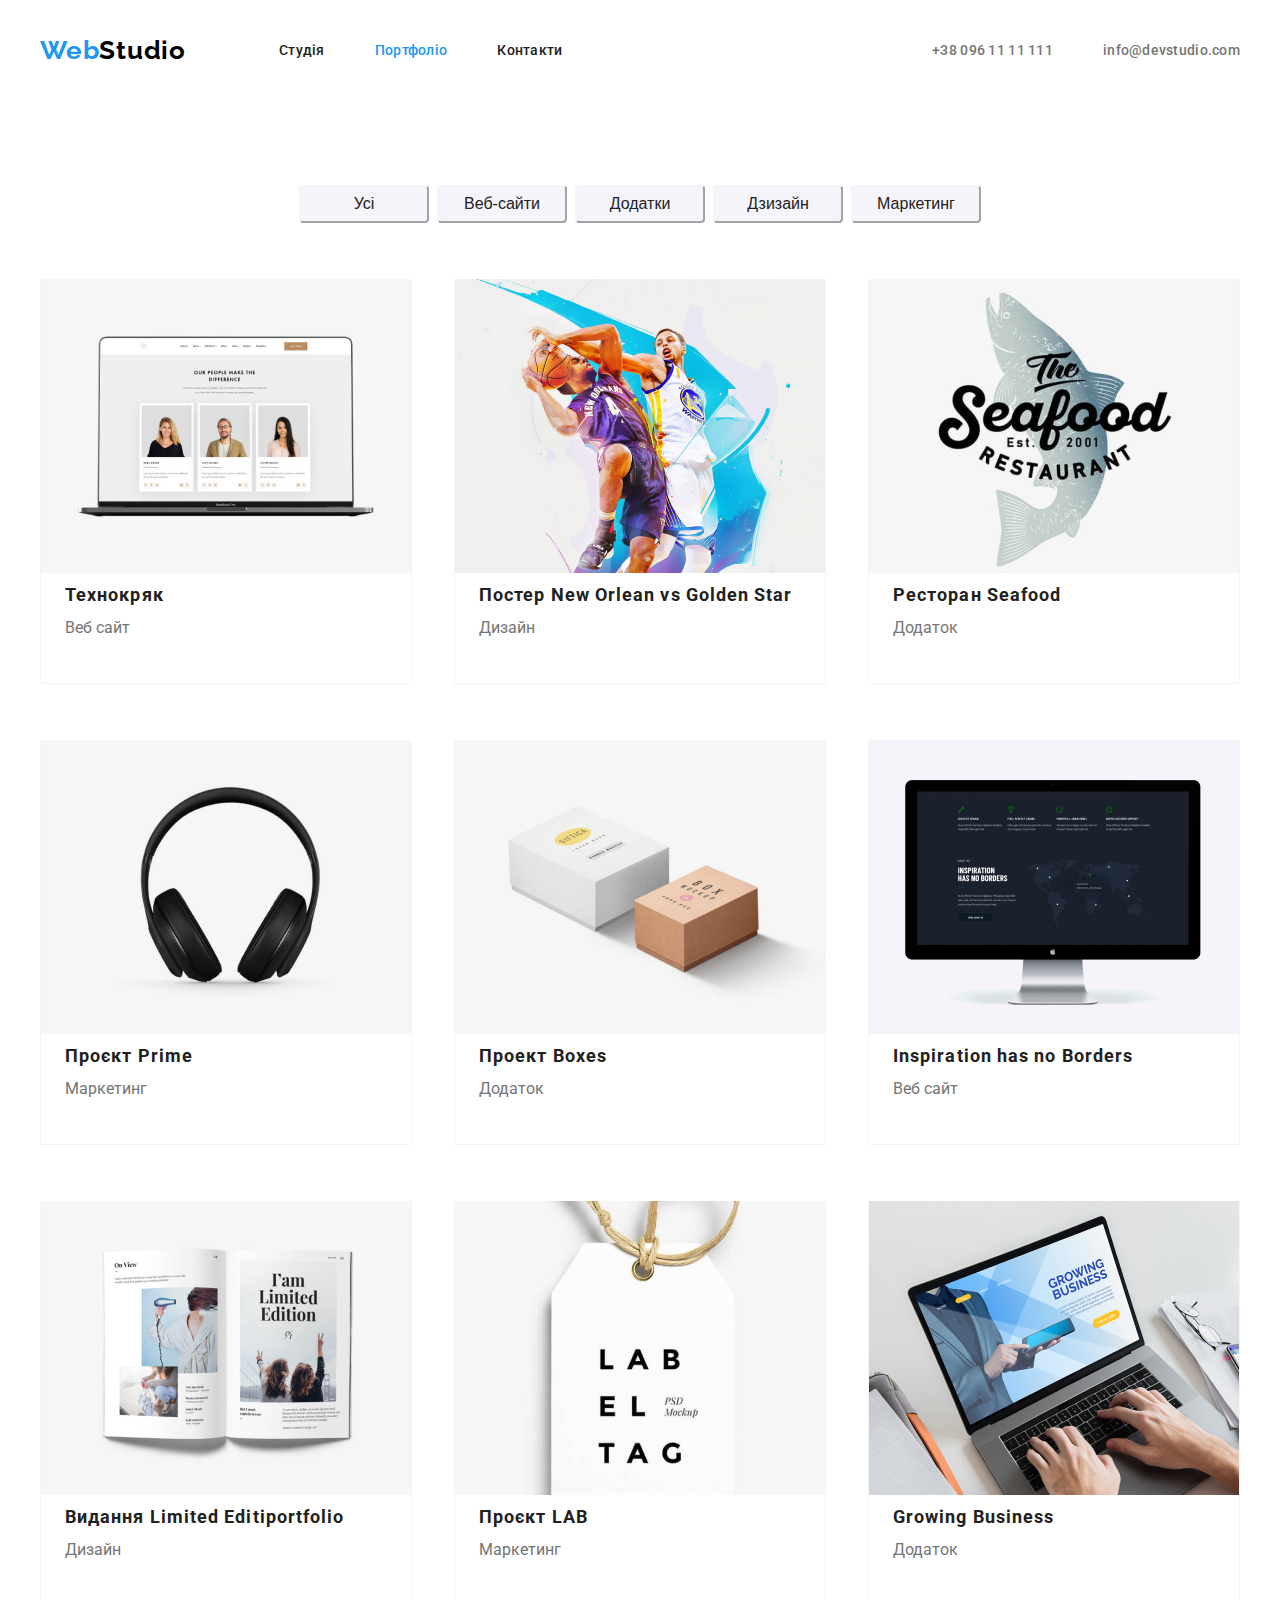
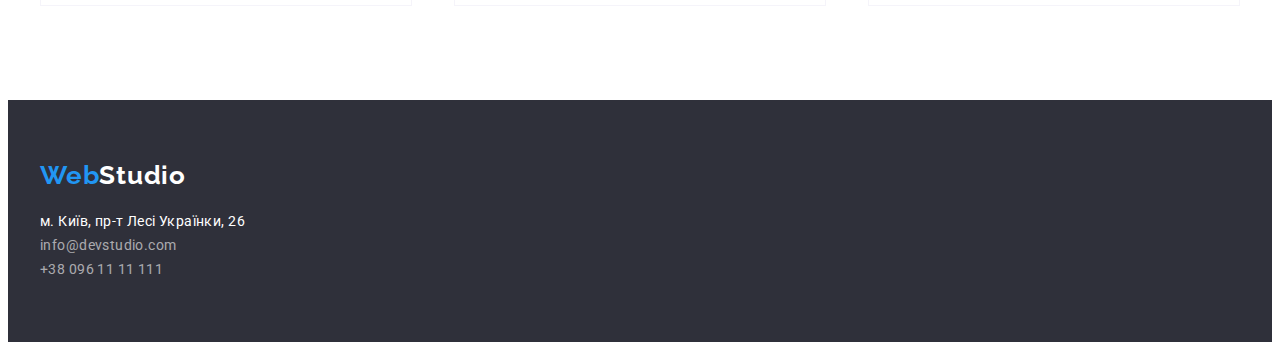
==== commit 2a61245a: "hw 03 end" ====
--- a/portfolio.html
+++ b/portfolio.html
@@ -10,6 +10,9 @@
   <link rel="preconnect" href="https://fonts.gstatic.com" crossorigin />
   <link href="https://fonts.googleapis.com/css2?family=Raleway:wght@700&family=Roboto:wght@400;500;700;900&display=swap"
     rel="stylesheet" />
+  <link rel="stylesheet" href="https://cdnjs.cloudflare.com/ajax/libs/modern-normalize/2.0.0/modern-normalize.min.css"
+    integrity="sha512-4xo8blKMVCiXpTaLzQSLSw3KFOVPWhm/TRtuPVc4WG6kUgjH6J03IBuG7JZPkcWMxJ5huwaBpOpnwYElP/m6wg=="
+    crossorigin="anonymous" referrerpolicy="no-referrer" />
 </head>
 
 <body>
@@ -18,114 +21,118 @@
       <nav class="header-nav">
         <a class="logo link" href="./index.html">Web<span class="logo-color">Studio</span></a>
         <ul class="header-list list header-mail">
-          <li>
+          <li class="item">
             <a class="header-item link " href="./index.html">Студія</a>
           </li>
-          <li>
+          <li class="item">
             <a class="header-item link current" href="./portfolio.html">Портфоліо</a>
           </li>
 
-          <li><a class="header-item link" href="">Контакти</a></li>
+          <li class="item"><a class="header-item link" href="">Контакти</a></li>
         </ul>
       </nav>
 
       <ul class="list header-mail">
-        <li>
-          <a class="header-tel link" href="tel:+380961111111">+38 096 11 11 111</a>
+        <li class="item">
+          <a class="tel link" href="tel:+380961111111">+38 096 11 11 111</a>
         </li>
-        <li>
-          <a class="header-mail link" href="mailto:info@devstudio.com">info@devstudio.com</a>
+        <li class="item">
+          <a class="mail link" href="mailto:info@devstudio.com">info@devstudio.com</a>
         </li>
       </ul>
     </div>
 
     <main>
       <section class="content">
-        <ul class="list">
-          <li>
-            <button class="btn-portfolio">Усі</button>
-          </li>
-          <li>
-            <button class="btn-portfolio">Веб-сайти</button>
-          </li>
-          <li>
-            <button class="btn-portfolio">Додатки</button>
-          </li>
-          <li>
-            <button class="btn-portfolio">Дзизайн</button>
-          </li>
-          <li>
-            <button class="btn-portfolio">Маркетинг</button>
-          </li>
-        </ul>
+        <div class="container portfolio-container">
+          <ul class="list portfolio-btns">
+            <li class="portfolio-item">
+              <button class="btn-portfolio">Усі</button>
+            </li>
+            <li class="portfolio-item">
+              <button class="btn-portfolio">Веб-сайти</button>
+            </li>
+            <li class="portfolio-item">
+              <button class="btn-portfolio">Додатки</button>
+            </li>
+            <li class="portfolio-item">
+              <button class="btn-portfolio">Дзизайн</button>
+            </li>
+            <li class="portfolio-item">
+              <button class="btn-portfolio">Маркетинг</button>
+            </li>
+          </ul>
+        </div>
         <h1 hidden class="visually-hidden">Gallery</h1>
-        <ul class="list">
-          <li>
-            <a class="link" href="">
-              <img src="./images/images-portfolio/technocrack.jpg " width="370" alt="фото резюме" />
-              <h2 class="portfolio-title-hh">Технокряк</h2>
-              <p class="portfolio-text">Веб сайт</p>
-            </a>
-          </li>
-          <li>
-            <a class="link" href="">
-              <img src="./images/images-portfolio/dyzain-new-orlean.jpg" width="370" alt="фото баскетболістів" />
-              <h2 class="portfolio-title-hh">
-                Постер New Orlean vs Golden Star Дизайн
-              </h2>
-              <p class="portfolio-text">Дизайн</p>
-            </a>
-          </li>
-          <li>
-            <a class="link" href="">
-              <img src="./images/images-portfolio/app-seafood.jpg" width="370" alt="реклама додатку" />
-              <h2 class="portfolio-title-hh">Ресторан Seafood</h2>
-              <p class="portfolio-text">Додаток</p>
-            </a>
-          </li>
-          <li>
-            <a class="link" href=""><img src="./images/images-portfolio/marketitng-headphones.jpg" width="370"
-                alt="фото навушників" />
-              <h2 class="portfolio-title-hh">Проєкт Prime</h2>
-              <p class="portfolio-text">Маркетинг</p>
-            </a>
-          </li>
-          <li>
-            <a class="link" href="">
-              <img src="./images/images-portfolio/boxes.jpg" width="370" alt="фото резюме" />
-              <h2 class="portfolio-title-hh">Проєкт Boxes</h2>
-              <p class="portfolio-text">фото коробок</p>
-            </a>
-          </li>
-          <li>
-            <a class="link" href="">
-              <img src="./images/images-portfolio/site.jpg" width="370" alt="фото монітора" />
-              <h2 class="portfolio-title-hh">Inspiration has no Borders</h2>
-              <p class="portfolio-text">Веб сайт</p>
-            </a>
-          </li>
-          <li>
-            <a class="link" href="">
-              <img src="./images/images-portfolio/dyzainb-book.jpg" width="370" alt="відкрита книга" />
-              <h2 class="portfolio-title-hh">Видання Limited Editiportfolio</h2>
-              <p class="portfolio-text">Дизайн</p>
-            </a>
-          </li>
-          <li>
-            <a class="link" href=""><img src="./images/images-portfolio/marketing-lab.jpg" width="370"
-                alt="фото брилка" />
-              <h2 class="portfolio-title-hh">Проєкт LAB</h2>
-              <p class="portfolio-text">Маркетинг</p>
-            </a>
-          </li>
-          <li>
-            <a class="link" href=""><img src="./images/images-portfolio/app-growing-buisness.jpg" width="370"
-                alt="робота за ноутбуком" />
-              <h2 class="portfolio-title-hh">Growing Business</h2>
-              <p class="portfolio-text">Додаток</p>
-            </a>
-          </li>
-        </ul>
+        <div class="container">
+          <ul class="list portfolio-img ">
+            <li class="portfolio-card">
+              <a class="link" href="">
+                <img src="./images/images-portfolio/technocrack.jpg " width="370" alt="фото резюме" />
+                <h2 class="portfolio-title-hh">Технокряк</h2>
+                <p class="portfolio-text">Веб сайт</p>
+              </a>
+            </li>
+            <li class="portfolio-card">
+              <a class="link" href="">
+                <img src="./images/images-portfolio/dyzain-new-orlean.jpg" width="370" alt="фото баскетболістів" />
+                <h2 class="portfolio-title-hh">
+                  Постер New Orlean vs Golden Star
+                </h2>
+                <p class="portfolio-text">Дизайн</p>
+              </a>
+            </li>
+            <li class="portfolio-card">
+              <a class="link" href="">
+                <img src="./images/images-portfolio/app-seafood.jpg" width="370" alt="реклама додатку" />
+                <h2 class="portfolio-title-hh">Ресторан Seafood</h2>
+                <p class="portfolio-text">Додаток</p>
+              </a>
+            </li>
+            <li class="portfolio-card">
+              <a class="link" href=""><img src="./images/images-portfolio/marketitng-headphones.jpg" width="370"
+                  alt="фото навушників" />
+                <h2 class="portfolio-title-hh">Проєкт Prime</h2>
+                <p class="portfolio-text">Маркетинг</p>
+              </a>
+            </li>
+            <li class="portfolio-card">
+              <a class="link" href="">
+                <img src="./images/images-portfolio/boxes.jpg" width="370" alt="фото резюме" />
+                <h2 class="portfolio-title-hh">Проект Boxes</h2>
+                <p class="portfolio-text">Додаток</p>
+              </a>
+            </li>
+            <li class="portfolio-card">
+              <a class="link" href="">
+                <img src="./images/images-portfolio/site.jpg" width="370" alt="фото монітора" />
+                <h2 class="portfolio-title-hh">Inspiration has no Borders</h2>
+                <p class="portfolio-text">Веб сайт</p>
+              </a>
+            </li>
+            <li class="portfolio-card">
+              <a class="link" href="">
+                <img src="./images/images-portfolio/dyzainb-book.jpg" width="370" alt="відкрита книга" />
+                <h2 class="portfolio-title-hh">Видання Limited Editiportfolio</h2>
+                <p class="portfolio-text">Дизайн</p>
+              </a>
+            </li>
+            <li class="portfolio-card">
+              <a class="link" href=""><img src="./images/images-portfolio/marketing-lab.jpg" width="370"
+                  alt="фото брилка" />
+                <h2 class="portfolio-title-hh">Проєкт LAB</h2>
+                <p class="portfolio-text">Маркетинг</p>
+              </a>
+            </li>
+            <li class="portfolio-card">
+              <a class="link" href=""><img src="./images/images-portfolio/app-growing-buisness.jpg" width="370"
+                  alt="робота за ноутбуком" />
+                <h2 class="portfolio-title-hh">Growing Business</h2>
+                <p class="portfolio-text">Додаток</p>
+              </a>
+            </li>
+          </ul>
+        </div>
       </section>
     </main>
 
--- a/css/style.css
+++ b/css/style.css
@@ -28,6 +28,8 @@
 
 .list {
   list-style: none;
+  padding: 0;
+  margin: 0;
 }
 .link {
   text-decoration: none;
@@ -55,8 +57,6 @@
 
 /*-------------body----------*/
 .header-container {
-  padding-top: 24px;
-  padding-bottom: 24px;
   display: flex;
   justify-content: space-between;
   align-items: center;
@@ -65,13 +65,13 @@
 .header-nav {
   display: flex;
   align-items: center;
-  gap: 53px;
 }
 
 .header-mail {
   display: flex;
   align-items: center;
-  gap: 50px;
+  padding-top: 32px;
+  padding-bottom: 32px;
 }
 
 .logo {
@@ -80,7 +80,7 @@
   font-weight: 700;
   font-size: 26px;
   letter-spacing: 0.78px;
-  margin-right: 43px;
+  margin-right: 93px;
 }
 
 .logo-color {
@@ -120,11 +120,20 @@
   display: flex;
 }
 
+.item {
+  margin-right: 50px;
+}
+
+.item:last-child {
+  margin-right: 0px;
+}
 .header-item {
   color: var(--title-color);
   font-size: 14px;
   font-weight: 500;
   letter-spacing: 0.28px;
+  padding-top: 32px;
+  padding-bottom: 32px;
 }
 
 .header-item:focus,
@@ -135,24 +144,26 @@
   letter-spacing: 0.28px;
 }
 
-.header-tel,
-.header-mail {
+.tel,
+.mail {
   color: var(--text-color-main);
   font-size: 14px;
   font-weight: 500;
   letter-spacing: 0.28px;
-}
-
-.header-tel:focus,
-.header-tel:hover {
+  padding-top: 32px;
+  padding-bottom: 32px;
+}
+
+.tel:focus,
+.tel:hover {
   font-size: 14px;
   font-weight: 500;
   color: var(--color-blue);
   letter-spacing: 0.28px;
 }
 
-.header-mail:focus,
-.header-mail:hover {
+.mail:focus,
+.mail:hover {
   font-size: 14px;
   font-weight: 500;
   color: var(--color-blue);
@@ -169,6 +180,8 @@
   margin-bottom: 200px;
   border-radius: 4px;
   background-color: var(--color-blue);
+  min-height: 50px;
+  min-width: 216px;
 }
 
 .active {
@@ -185,7 +198,6 @@
   font-size: 14px;
   font-weight: 700;
   letter-spacing: 0.42px;
-  padding-top: 94px;
 }
 
 .text-item {
@@ -195,6 +207,8 @@
 .container-text {
   display: flex;
   justify-content: space-between;
+  padding-top: 94px;
+  padding-bottom: 94px;
 }
 
 .section-text {
@@ -203,7 +217,6 @@
   line-height: 1.71; /* 171.429% */
   letter-spacing: 0.42px;
   margin-top: 10px;
-  padding-bottom: 118px;
 }
 
 .section-title-hh {
@@ -231,14 +244,17 @@
 }
 
 .card {
+  display: block;
   border: 1px solid white;
   border-top: none;
   border-bottom-right-radius: 10px;
   border-bottom-left-radius: 10px;
+  height: 368px;
 }
 
 .our-team {
   background-color: #f5f4fa;
+  padding-top: 94px;
   padding-bottom: 94px;
 }
 
@@ -270,7 +286,7 @@
   font-size: 36px;
   font-weight: 700;
   letter-spacing: 1.08px;
-  padding-top: 94px;
+
   margin-bottom: 50px;
 }
 
@@ -279,12 +295,14 @@
 .footer {
   background-color: #2f303a;
   color: var(--color-white);
+  padding-bottom: 60px;
   padding-top: 60px;
-  padding-bottom: 60px;
 }
 
 .logo-color-footer {
   color: var(--color-white);
+  margin-bottom: 60px;
+  margin-top: 60px;
 }
 
 .footer-nav {
@@ -304,18 +322,17 @@
 
 /*-------------------portfolio --------------------*/
 
-.btn-flex {
-  display: flex;
-  justify-content: center;
-  margin-top: 94px;
-}
-
 .btn-portfolio {
   font-weight: 500;
   font-size: 16px;
   color: var(--title-color);
   background-color: #f5f4fa;
   cursor: pointer;
+  background-color: #f5f4fa;
+  border-color: #f5f4fa;
+  border-radius: 4px;
+  min-height: 38px;
+  min-width: 130px;
 }
 
 .btn-portfolio:focus,
@@ -325,6 +342,7 @@
   color: var(--color-white);
   background-color: var(--color-blue);
   cursor: pointer;
+  border-radius: 4px;
 }
 
 .portfolio-title-hh {
@@ -333,11 +351,13 @@
   font-weight: 700;
   letter-spacing: 1.08px;
   line-height: 2;
+  margin-left: 24px;
 }
 
 .portfolio-text {
   color: var(--text-color-main);
   line-height: 1.87;
+  margin-left: 24px;
 }
 
 .adress {
@@ -347,16 +367,41 @@
 .adress-text {
   color: var(--color-white);
   margin-top: 20px;
-  margin-bottom: 9px;
+
   font-family: 'roboto', sans-serif;
   font-size: 14px;
   line-height: 1.71; /* 171.429% */
   letter-spacing: 0.42px;
 }
 
-.adress-mail {
-  margin-top: 9px;
-}
-.adress-tel {
-  margin-top: 9px;
-}
+.portfolio-btns {
+  display: flex;
+  justify-content: center;
+  padding-top: 94px;
+}
+
+.portfolio-img {
+  display: flex;
+  flex-wrap: wrap;
+  align-items: center;
+  justify-content: space-between;
+  padding-bottom: 94px;
+}
+
+.portfolio-item {
+  margin-right: 8px;
+}
+
+.portfolio-item:last-child {
+  margin-right: 0px;
+}
+
+.portfolio-card {
+  display: block;
+  border: 1px solid #f5f4fa;
+  border-top: none;
+  height: 404px;
+  width: 370px;
+  text-align: start;
+  margin-top: 56px;
+}
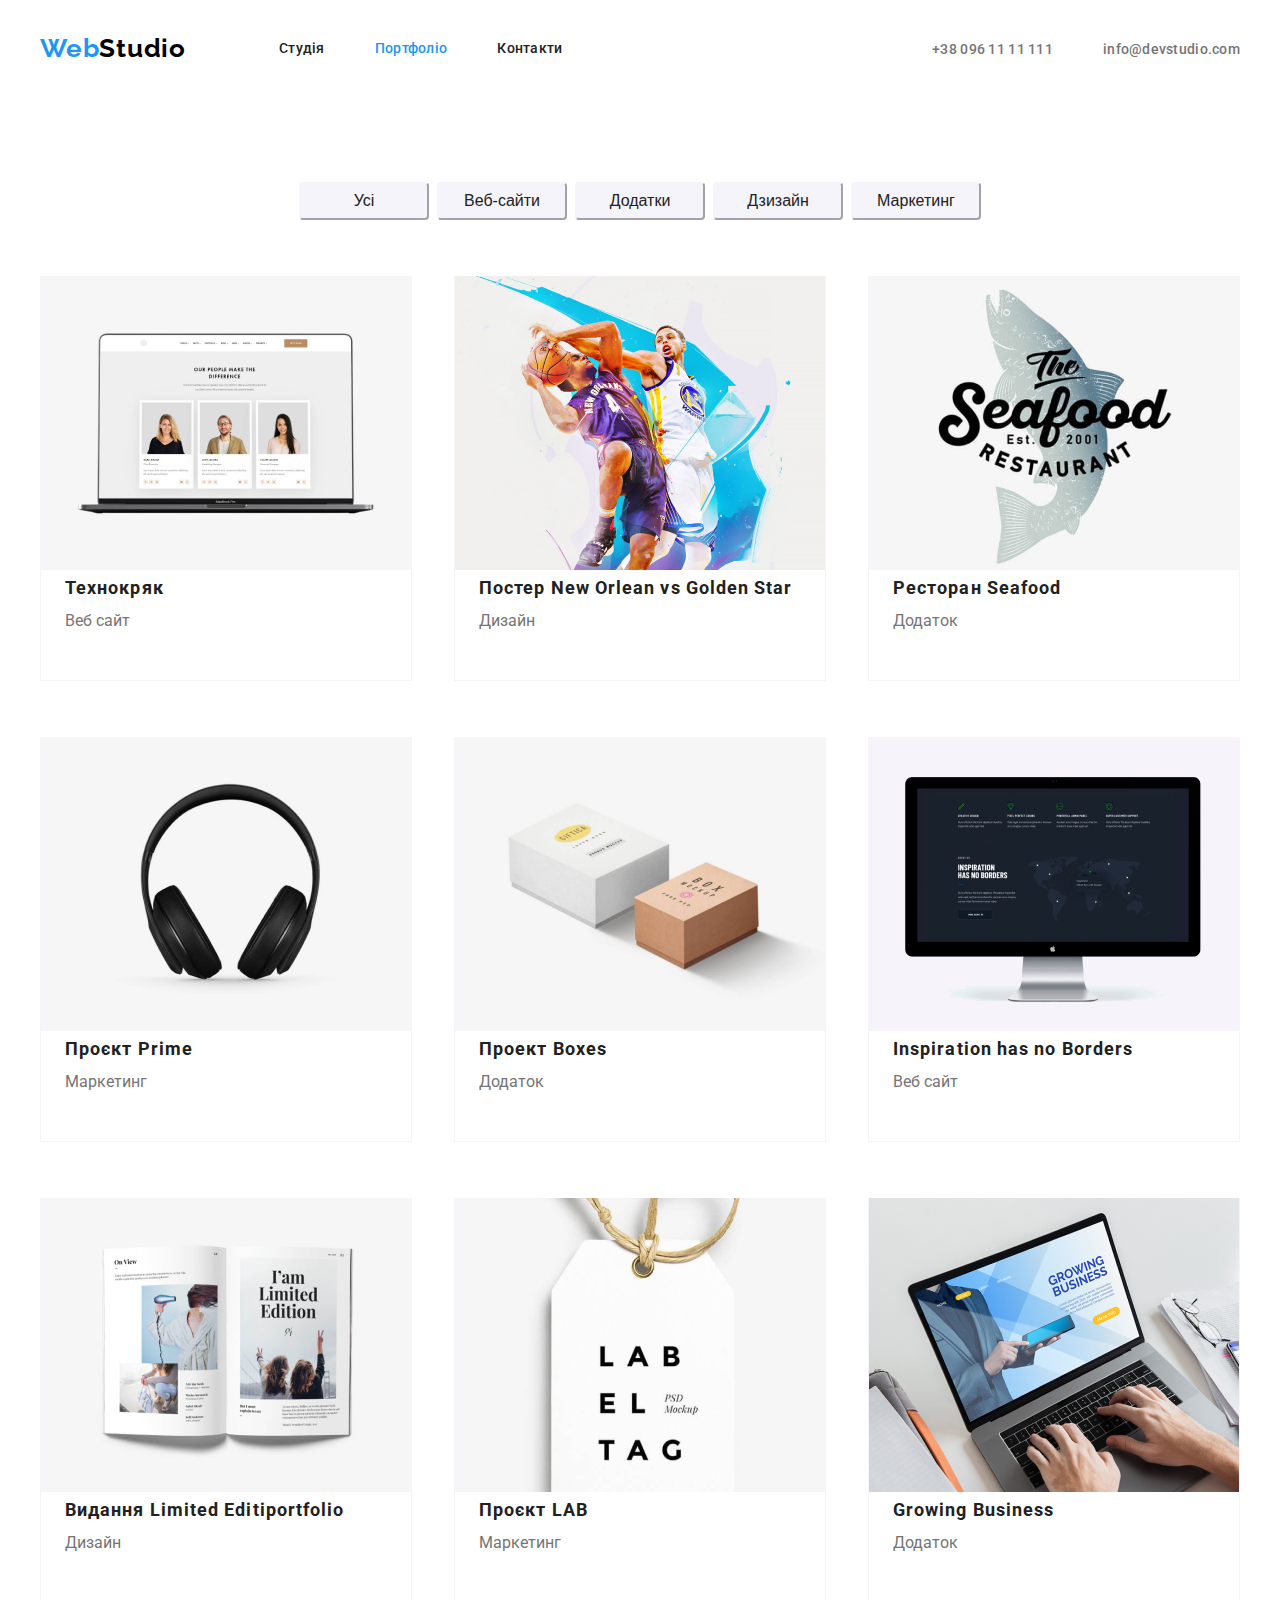
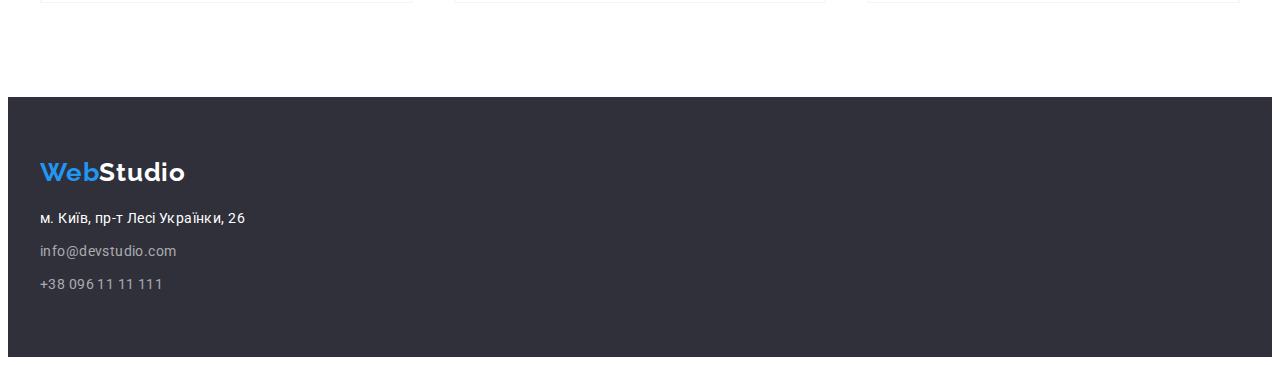
==== commit 2cb10f77: "fix1" ====
--- a/portfolio.html
+++ b/portfolio.html
@@ -41,115 +41,135 @@
         </li>
       </ul>
     </div>
+  </header>
 
-    <main>
-      <section class="content">
-        <div class="container portfolio-container">
-          <ul class="list portfolio-btns">
-            <li class="portfolio-item">
-              <button class="btn-portfolio">Усі</button>
-            </li>
-            <li class="portfolio-item">
-              <button class="btn-portfolio">Веб-сайти</button>
-            </li>
-            <li class="portfolio-item">
-              <button class="btn-portfolio">Додатки</button>
-            </li>
-            <li class="portfolio-item">
-              <button class="btn-portfolio">Дзизайн</button>
-            </li>
-            <li class="portfolio-item">
-              <button class="btn-portfolio">Маркетинг</button>
-            </li>
-          </ul>
-        </div>
-        <h1 hidden class="visually-hidden">Gallery</h1>
-        <div class="container">
-          <ul class="list portfolio-img ">
-            <li class="portfolio-card">
-              <a class="link" href="">
-                <img src="./images/images-portfolio/technocrack.jpg " width="370" alt="фото резюме" />
-                <h2 class="portfolio-title-hh">Технокряк</h2>
-                <p class="portfolio-text">Веб сайт</p>
-              </a>
-            </li>
-            <li class="portfolio-card">
-              <a class="link" href="">
-                <img src="./images/images-portfolio/dyzain-new-orlean.jpg" width="370" alt="фото баскетболістів" />
-                <h2 class="portfolio-title-hh">
-                  Постер New Orlean vs Golden Star
-                </h2>
-                <p class="portfolio-text">Дизайн</p>
-              </a>
-            </li>
-            <li class="portfolio-card">
-              <a class="link" href="">
-                <img src="./images/images-portfolio/app-seafood.jpg" width="370" alt="реклама додатку" />
-                <h2 class="portfolio-title-hh">Ресторан Seafood</h2>
-                <p class="portfolio-text">Додаток</p>
-              </a>
-            </li>
-            <li class="portfolio-card">
-              <a class="link" href=""><img src="./images/images-portfolio/marketitng-headphones.jpg" width="370"
-                  alt="фото навушників" />
-                <h2 class="portfolio-title-hh">Проєкт Prime</h2>
-                <p class="portfolio-text">Маркетинг</p>
-              </a>
-            </li>
-            <li class="portfolio-card">
-              <a class="link" href="">
-                <img src="./images/images-portfolio/boxes.jpg" width="370" alt="фото резюме" />
-                <h2 class="portfolio-title-hh">Проект Boxes</h2>
-                <p class="portfolio-text">Додаток</p>
-              </a>
-            </li>
-            <li class="portfolio-card">
-              <a class="link" href="">
-                <img src="./images/images-portfolio/site.jpg" width="370" alt="фото монітора" />
-                <h2 class="portfolio-title-hh">Inspiration has no Borders</h2>
-                <p class="portfolio-text">Веб сайт</p>
-              </a>
-            </li>
-            <li class="portfolio-card">
-              <a class="link" href="">
-                <img src="./images/images-portfolio/dyzainb-book.jpg" width="370" alt="відкрита книга" />
-                <h2 class="portfolio-title-hh">Видання Limited Editiportfolio</h2>
-                <p class="portfolio-text">Дизайн</p>
-              </a>
-            </li>
-            <li class="portfolio-card">
-              <a class="link" href=""><img src="./images/images-portfolio/marketing-lab.jpg" width="370"
-                  alt="фото брилка" />
-                <h2 class="portfolio-title-hh">Проєкт LAB</h2>
-                <p class="portfolio-text">Маркетинг</p>
-              </a>
-            </li>
-            <li class="portfolio-card">
-              <a class="link" href=""><img src="./images/images-portfolio/app-growing-buisness.jpg" width="370"
-                  alt="робота за ноутбуком" />
-                <h2 class="portfolio-title-hh">Growing Business</h2>
-                <p class="portfolio-text">Додаток</p>
-              </a>
-            </li>
-          </ul>
-        </div>
-      </section>
-    </main>
+  <main>
+    <section class="content">
+      <div class="container portfolio-container">
+        <ul class="list portfolio-btns">
 
-    <footer class="footer">
+          <li class="portfolio-item">
+            <button class="btn-portfolio">Усі</button>
+          </li>
+
+          <li class="portfolio-item">
+            <button class="btn-portfolio">Веб-сайти</button>
+          </li>
+
+          <li class="portfolio-item">
+            <button class="btn-portfolio">Додатки</button>
+          </li>
+
+          <li class="portfolio-item">
+            <button class="btn-portfolio">Дзизайн</button>
+          </li>
+
+          <li class="portfolio-item">
+            <button class="btn-portfolio">Маркетинг</button>
+          </li>
+
+        </ul>
+      </div>
+      <h1 hidden class="visually-hidden">Gallery</h1>
       <div class="container">
-        <a class="logo link" href="./index.html">Web<span class="logo-color-footer">Studio</span></a>
+        <ul class="list portfolio-img ">
+          <li class="portfolio-card">
+            <a class="link" href="">
+              <img class="img" src="./images/images-portfolio/technocrack.jpg " width="370" alt="фото резюме" />
+              <h2 class="portfolio-title-hh">Технокряк</h2>
+              <p class="portfolio-text">Веб сайт</p>
+            </a>
+          </li>
 
-        <address class="adress">
-          <p class="adress-text">м. Київ, пр-т Лесі Українки, 26</p>
-          <ul class="list">
-            <li class="adress-mail"><a class="footer-nav link" href="mailto:info@devstudio.com">info@devstudio.com</a>
-            </li>
-            <li class="adress-tel"><a class="footer-nav link" href="tel:+380961111111">+38 096 11 11 111</a></li>
+          <li class="portfolio-card">
+            <a class="link" href="">
+              <img class="img" src="./images/images-portfolio/dyzain-new-orlean.jpg" width="370"
+                alt="фото баскетболістів" />
+              <h2 class="portfolio-title-hh">
+                Постер New Orlean vs Golden Star
+              </h2>
+              <p class="portfolio-text">Дизайн</p>
+            </a>
+          </li>
 
-          </ul>
-        </address>
-    </footer>
+          <li class="portfolio-card">
+            <a class="link" href="">
+              <img class="img" src="./images/images-portfolio/app-seafood.jpg" width="370" alt="реклама додатку" />
+              <h2 class="portfolio-title-hh">Ресторан Seafood</h2>
+              <p class="portfolio-text">Додаток</p>
+            </a>
+          </li>
+
+          <li class="portfolio-card">
+            <a class="link" href="">
+              <img class="img" src="./images/images-portfolio/marketitng-headphones.jpg" width="370"
+                alt="фото навушників" />
+              <h2 class="portfolio-title-hh">Проєкт Prime</h2>
+              <p class="portfolio-text">Маркетинг</p>
+            </a>
+          </li>
+
+          <li class="portfolio-card">
+            <a class="link" href="">
+              <img class="img" src="./images/images-portfolio/boxes.jpg" width="370" alt="фото резюме" />
+              <h2 class="portfolio-title-hh">Проект Boxes</h2>
+              <p class="portfolio-text">Додаток</p>
+            </a>
+          </li>
+
+          <li class="portfolio-card">
+            <a class="link" href="">
+              <img class="img" src="./images/images-portfolio/site.jpg" width="370" alt="фото монітора" />
+              <h2 class="portfolio-title-hh">Inspiration has no Borders</h2>
+              <p class="portfolio-text">Веб сайт</p>
+            </a>
+          </li>
+
+          <li class="portfolio-card">
+            <a class="link" href="">
+              <img class="img" src="./images/images-portfolio/dyzainb-book.jpg" width="370" alt="відкрита книга" />
+              <h2 class="portfolio-title-hh">Видання Limited Editiportfolio</h2>
+              <p class="portfolio-text">Дизайн</p>
+            </a>
+          </li>
+
+          <li class="portfolio-card">
+            <a class="link" href="">
+              <img class="img" src="./images/images-portfolio/marketing-lab.jpg" width="370" alt="фото брилка" />
+              <h2 class="portfolio-title-hh">Проєкт LAB</h2>
+              <p class="portfolio-text">Маркетинг</p>
+            </a>
+          </li>
+
+          <li class="portfolio-card">
+            <a class="link" href="">
+              <img class="img" src="./images/images-portfolio/app-growing-buisness.jpg" width="370"
+                alt="робота за ноутбуком" />
+              <h2 class="portfolio-title-hh">Growing Business</h2>
+              <p class="portfolio-text">Додаток</p>
+            </a>
+          </li>
+
+        </ul>
+      </div>
+    </section>
+  </main>
+
+  <footer class="footer">
+    <div class="container">
+      <a class="logo link" href="./index.html">Web<span class="logo-color-footer">Studio</span></a>
+
+      <address class="adress">
+        <p class="adress-text">м. Київ, пр-т Лесі Українки, 26</p>
+        <ul class="list">
+          <li class="adress-mail"><a class="footer-nav link" href="mailto:info@devstudio.com">info@devstudio.com</a>
+          </li>
+          <li class="adress-tel"><a class="footer-nav link" href="tel:+380961111111">+38 096 11 11 111</a></li>
+
+        </ul>
+      </address>
+    </div>
+  </footer>
 </body>
 
 </html>--- a/css/style.css
+++ b/css/style.css
@@ -56,6 +56,10 @@
 }
 
 /*-------------body----------*/
+.header {
+  border: b;
+}
+
 .header-container {
   display: flex;
   justify-content: space-between;
@@ -70,8 +74,6 @@
 .header-mail {
   display: flex;
   align-items: center;
-  padding-top: 32px;
-  padding-bottom: 32px;
 }
 
 .logo {
@@ -93,6 +95,8 @@
 .hero {
   background-color: #2f303a;
   text-align: center;
+  padding-bottom: 200px;
+  padding-top: 200px;
 }
 
 .header-list .header-item.current {
@@ -112,7 +116,7 @@
   font-weight: 900;
   line-height: 1.36; /* 136.364% */
   letter-spacing: 2.64px;
-  padding-top: 200px;
+
   margin: 0 auto;
 }
 
@@ -134,6 +138,7 @@
   letter-spacing: 0.28px;
   padding-top: 32px;
   padding-bottom: 32px;
+  display: block;
 }
 
 .header-item:focus,
@@ -177,7 +182,7 @@
   line-height: 1.87; /* 187.5% */
   letter-spacing: 0.96px;
   margin-top: 30px;
-  margin-bottom: 200px;
+
   border-radius: 4px;
   background-color: var(--color-blue);
   min-height: 50px;
@@ -200,15 +205,18 @@
   letter-spacing: 0.42px;
 }
 
+.text {
+  padding-top: 94px;
+  padding-bottom: 94px;
+}
+
 .text-item {
   width: 270px;
 }
 
 .container-text {
   display: flex;
-  justify-content: space-between;
-  padding-top: 94px;
-  padding-bottom: 94px;
+  gap: 30px;
 }
 
 .section-text {
@@ -232,24 +240,25 @@
   padding-bottom: 100px;
 }
 
+.img {
+  display: block;
+}
+
 .container-works {
   display: flex;
-  justify-content: space-between;
+  gap: 30px;
 }
 
 .container-our-team {
   display: flex;
-  justify-content: space-between;
-  flex-shrink: 0;
 }
 
 .card {
-  display: block;
-  border: 1px solid white;
+  padding-top: 30px;
+  padding-bottom: 30px;
   border-top: none;
   border-bottom-right-radius: 10px;
   border-bottom-left-radius: 10px;
-  height: 368px;
 }
 
 .our-team {
@@ -264,13 +273,21 @@
   letter-spacing: 0.48px;
 }
 
+.our-team-item {
+  display: block;
+  margin-right: 30px;
+}
+
+.our-team-item:last-child {
+  margin-right: 0px;
+}
+
 .team-title-hhh {
   color: var(--title-color);
   font-size: 16px;
   text-align: center;
   font-weight: 500;
   letter-spacing: 0.48px;
-  margin-top: 30px;
 }
 
 .team-text {
@@ -286,7 +303,6 @@
   font-size: 36px;
   font-weight: 700;
   letter-spacing: 1.08px;
-
   margin-bottom: 50px;
 }
 
@@ -302,7 +318,6 @@
 .logo-color-footer {
   color: var(--color-white);
   margin-bottom: 60px;
-  margin-top: 60px;
 }
 
 .footer-nav {
@@ -318,6 +333,24 @@
   font-size: 14px;
   line-height: 1.71; /* 171.429% */
   letter-spacing: 0.42px;
+}
+
+.adress {
+  font-style: normal;
+  margin-top: 20px;
+}
+
+.adress-text {
+  color: var(--color-white);
+  font-family: 'roboto', sans-serif;
+  font-size: 14px;
+  line-height: 1.71; /* 171.429% */
+  letter-spacing: 0.42px;
+  margin-bottom: 9px;
+}
+
+.adress-tel {
+  margin-top: 9px;
 }
 
 /*-------------------portfolio --------------------*/
@@ -358,20 +391,6 @@
   color: var(--text-color-main);
   line-height: 1.87;
   margin-left: 24px;
-}
-
-.adress {
-  font-style: normal;
-}
-
-.adress-text {
-  color: var(--color-white);
-  margin-top: 20px;
-
-  font-family: 'roboto', sans-serif;
-  font-size: 14px;
-  line-height: 1.71; /* 171.429% */
-  letter-spacing: 0.42px;
 }
 
 .portfolio-btns {
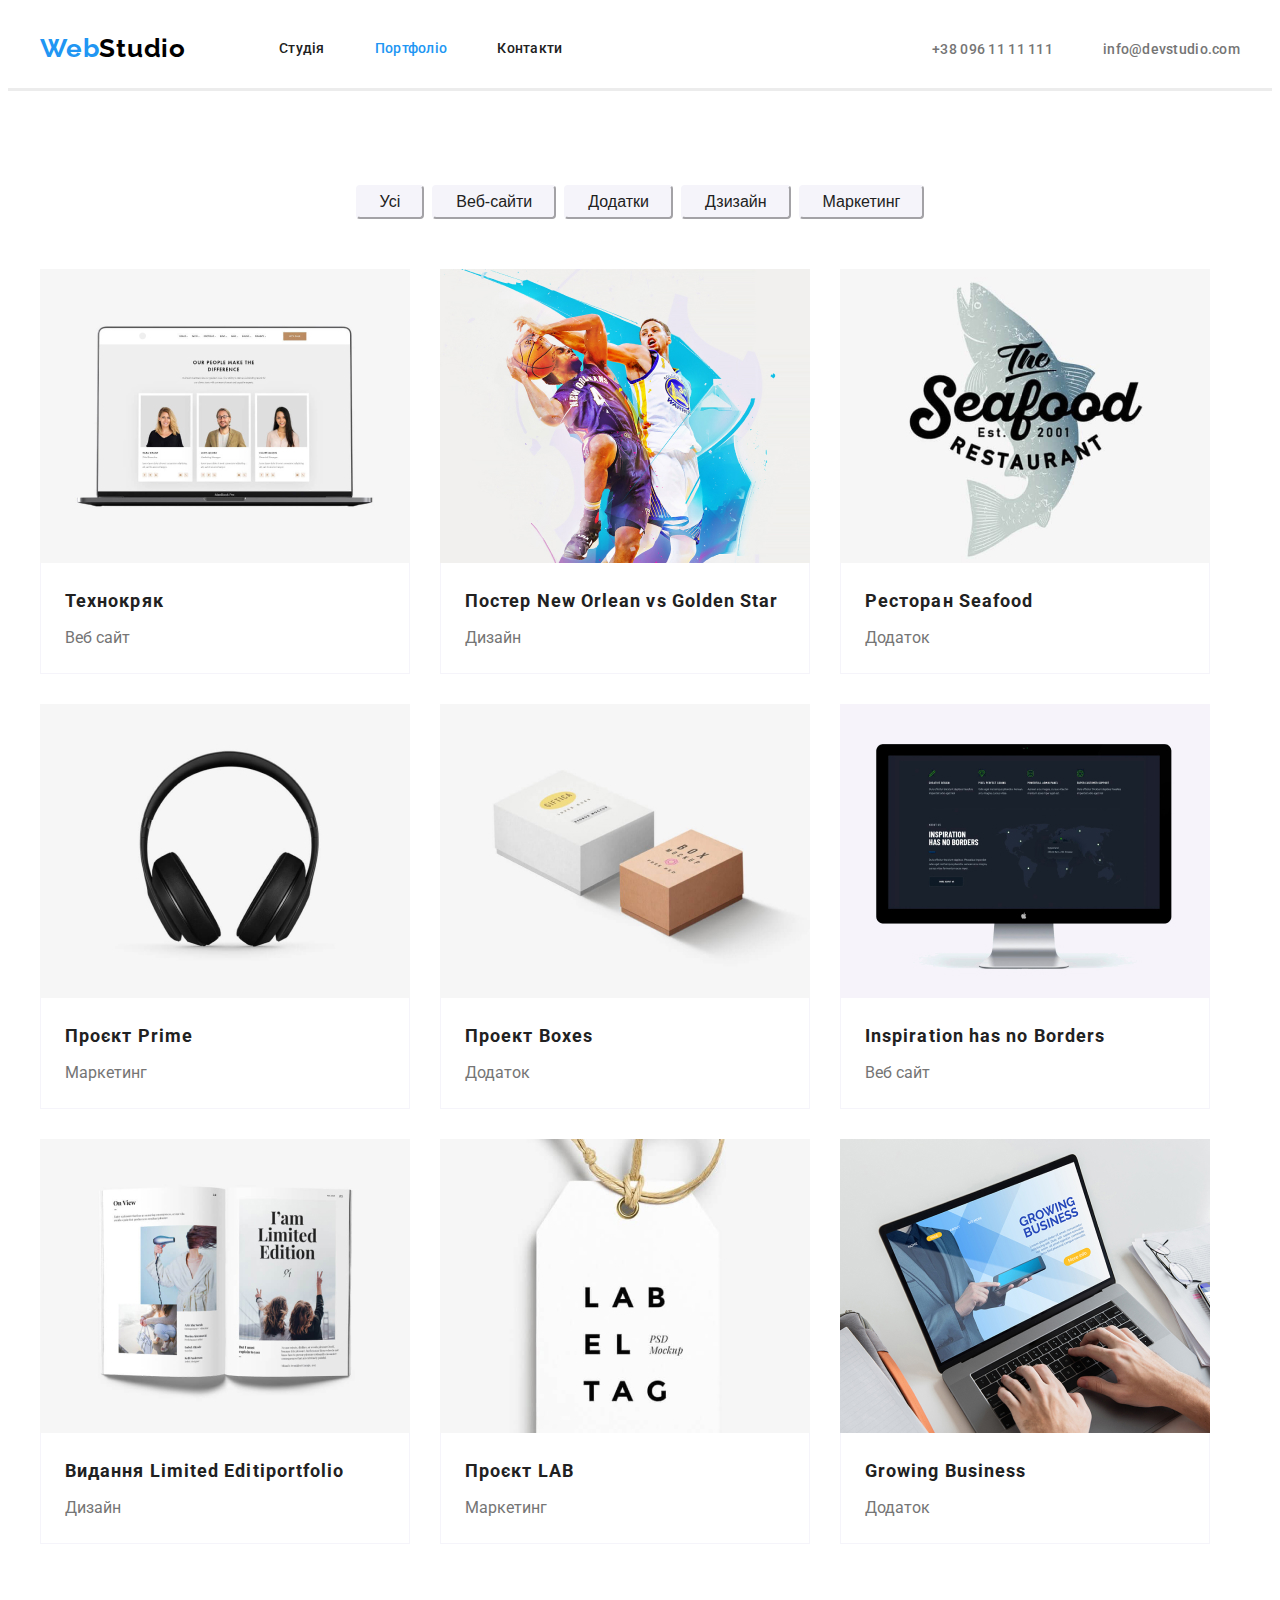
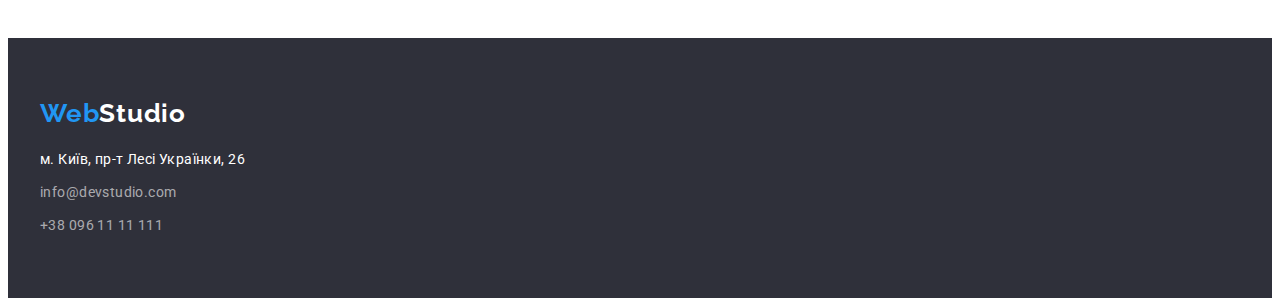
==== commit 3598f114: "hw 03 end" ====
--- a/portfolio.html
+++ b/portfolio.html
@@ -44,6 +44,7 @@
   </header>
 
   <main>
+
     <section class="content">
       <div class="container portfolio-container">
         <ul class="list portfolio-btns">
@@ -69,15 +70,17 @@
           </li>
 
         </ul>
-      </div>
-      <h1 hidden class="visually-hidden">Gallery</h1>
-      <div class="container">
+
+        <h1 hidden class="visually-hidden">Gallery</h1>
+
         <ul class="list portfolio-img ">
           <li class="portfolio-card">
             <a class="link" href="">
               <img class="img" src="./images/images-portfolio/technocrack.jpg " width="370" alt="фото резюме" />
-              <h2 class="portfolio-title-hh">Технокряк</h2>
-              <p class="portfolio-text">Веб сайт</p>
+              <div class="img-text">
+                <h2 class="portfolio-title-hh">Технокряк</h2>
+                <p class="portfolio-text">Веб сайт</p>
+              </div>
             </a>
           </li>
 
@@ -85,18 +88,20 @@
             <a class="link" href="">
               <img class="img" src="./images/images-portfolio/dyzain-new-orlean.jpg" width="370"
                 alt="фото баскетболістів" />
-              <h2 class="portfolio-title-hh">
-                Постер New Orlean vs Golden Star
-              </h2>
-              <p class="portfolio-text">Дизайн</p>
+              <div class="img-text">
+                <h2 class="portfolio-title-hh">Постер New Orlean vs Golden Star</h2>
+                <p class="portfolio-text">Дизайн</p>
+              </div>
             </a>
           </li>
 
           <li class="portfolio-card">
             <a class="link" href="">
               <img class="img" src="./images/images-portfolio/app-seafood.jpg" width="370" alt="реклама додатку" />
-              <h2 class="portfolio-title-hh">Ресторан Seafood</h2>
-              <p class="portfolio-text">Додаток</p>
+              <div class="img-text">
+                <h2 class="portfolio-title-hh">Ресторан Seafood</h2>
+                <p class="portfolio-text">Додаток</p>
+              </div>
             </a>
           </li>
 
@@ -104,40 +109,52 @@
             <a class="link" href="">
               <img class="img" src="./images/images-portfolio/marketitng-headphones.jpg" width="370"
                 alt="фото навушників" />
-              <h2 class="portfolio-title-hh">Проєкт Prime</h2>
-              <p class="portfolio-text">Маркетинг</p>
+              <div class="img-text">
+                <h2 class="portfolio-title-hh">Проєкт Prime</h2>
+                <p class="portfolio-text">Маркетинг</p>
+              </div>
             </a>
           </li>
 
           <li class="portfolio-card">
             <a class="link" href="">
               <img class="img" src="./images/images-portfolio/boxes.jpg" width="370" alt="фото резюме" />
-              <h2 class="portfolio-title-hh">Проект Boxes</h2>
-              <p class="portfolio-text">Додаток</p>
+              <div class="img-text">
+                <h2 class="portfolio-title-hh">Проект Boxes</h2>
+                <p class="portfolio-text">Додаток</p>
+              </div>
             </a>
           </li>
 
           <li class="portfolio-card">
             <a class="link" href="">
               <img class="img" src="./images/images-portfolio/site.jpg" width="370" alt="фото монітора" />
-              <h2 class="portfolio-title-hh">Inspiration has no Borders</h2>
-              <p class="portfolio-text">Веб сайт</p>
+
+              <div class="img-text">
+                <h2 class="portfolio-title-hh">Inspiration has no Borders</h2>
+                <p class="portfolio-text">Веб сайт</p>
+              </div>
             </a>
+
           </li>
 
           <li class="portfolio-card">
             <a class="link" href="">
               <img class="img" src="./images/images-portfolio/dyzainb-book.jpg" width="370" alt="відкрита книга" />
-              <h2 class="portfolio-title-hh">Видання Limited Editiportfolio</h2>
-              <p class="portfolio-text">Дизайн</p>
+              <div class="img-text">
+                <h2 class="portfolio-title-hh">Видання Limited Editiportfolio</h2>
+                <p class="portfolio-text">Дизайн</p>
+              </div>
             </a>
           </li>
 
           <li class="portfolio-card">
             <a class="link" href="">
               <img class="img" src="./images/images-portfolio/marketing-lab.jpg" width="370" alt="фото брилка" />
-              <h2 class="portfolio-title-hh">Проєкт LAB</h2>
-              <p class="portfolio-text">Маркетинг</p>
+              <div class="img-text">
+                <h2 class="portfolio-title-hh">Проєкт LAB</h2>
+                <p class="portfolio-text">Маркетинг</p>
+              </div>
             </a>
           </li>
 
@@ -145,8 +162,10 @@
             <a class="link" href="">
               <img class="img" src="./images/images-portfolio/app-growing-buisness.jpg" width="370"
                 alt="робота за ноутбуком" />
-              <h2 class="portfolio-title-hh">Growing Business</h2>
-              <p class="portfolio-text">Додаток</p>
+              <div class="img-text">
+                <h2 class="portfolio-title-hh">Growing Business</h2>
+                <p class="portfolio-text">Додаток</p>
+              </div>
             </a>
           </li>
 
--- a/css/style.css
+++ b/css/style.css
@@ -57,7 +57,7 @@
 
 /*-------------body----------*/
 .header {
-  border: b;
+  border-bottom: solid #ececec;
 }
 
 .header-container {
@@ -308,6 +308,11 @@
 
 /*------------------footer -------------------*/
 
+.content {
+  padding-bottom: 94px;
+  padding-top: 94px;
+}
+
 .footer {
   background-color: #2f303a;
   color: var(--color-white);
@@ -364,8 +369,10 @@
   background-color: #f5f4fa;
   border-color: #f5f4fa;
   border-radius: 4px;
-  min-height: 38px;
-  min-width: 130px;
+  padding-top: 6px;
+  padding-right: 22px;
+  padding-bottom: 6px;
+  padding-left: 22px;
 }
 
 .btn-portfolio:focus,
@@ -384,27 +391,25 @@
   font-weight: 700;
   letter-spacing: 1.08px;
   line-height: 2;
-  margin-left: 24px;
 }
 
 .portfolio-text {
   color: var(--text-color-main);
   line-height: 1.87;
-  margin-left: 24px;
+  margin-top: 4px;
 }
 
 .portfolio-btns {
   display: flex;
   justify-content: center;
-  padding-top: 94px;
+  margin-bottom: 50px;
 }
 
 .portfolio-img {
   display: flex;
   flex-wrap: wrap;
   align-items: center;
-  justify-content: space-between;
-  padding-bottom: 94px;
+  gap: 30px;
 }
 
 .portfolio-item {
@@ -415,12 +420,15 @@
   margin-right: 0px;
 }
 
-.portfolio-card {
+.img-text {
   display: block;
   border: 1px solid #f5f4fa;
   border-top: none;
-  height: 404px;
-  width: 370px;
-  text-align: start;
-  margin-top: 56px;
-}
+  padding-left: 24px;
+  padding-right: 24px;
+  padding-top: 20px;
+  padding-bottom: 20px;
+}
+
+.portfolio-card {
+}
